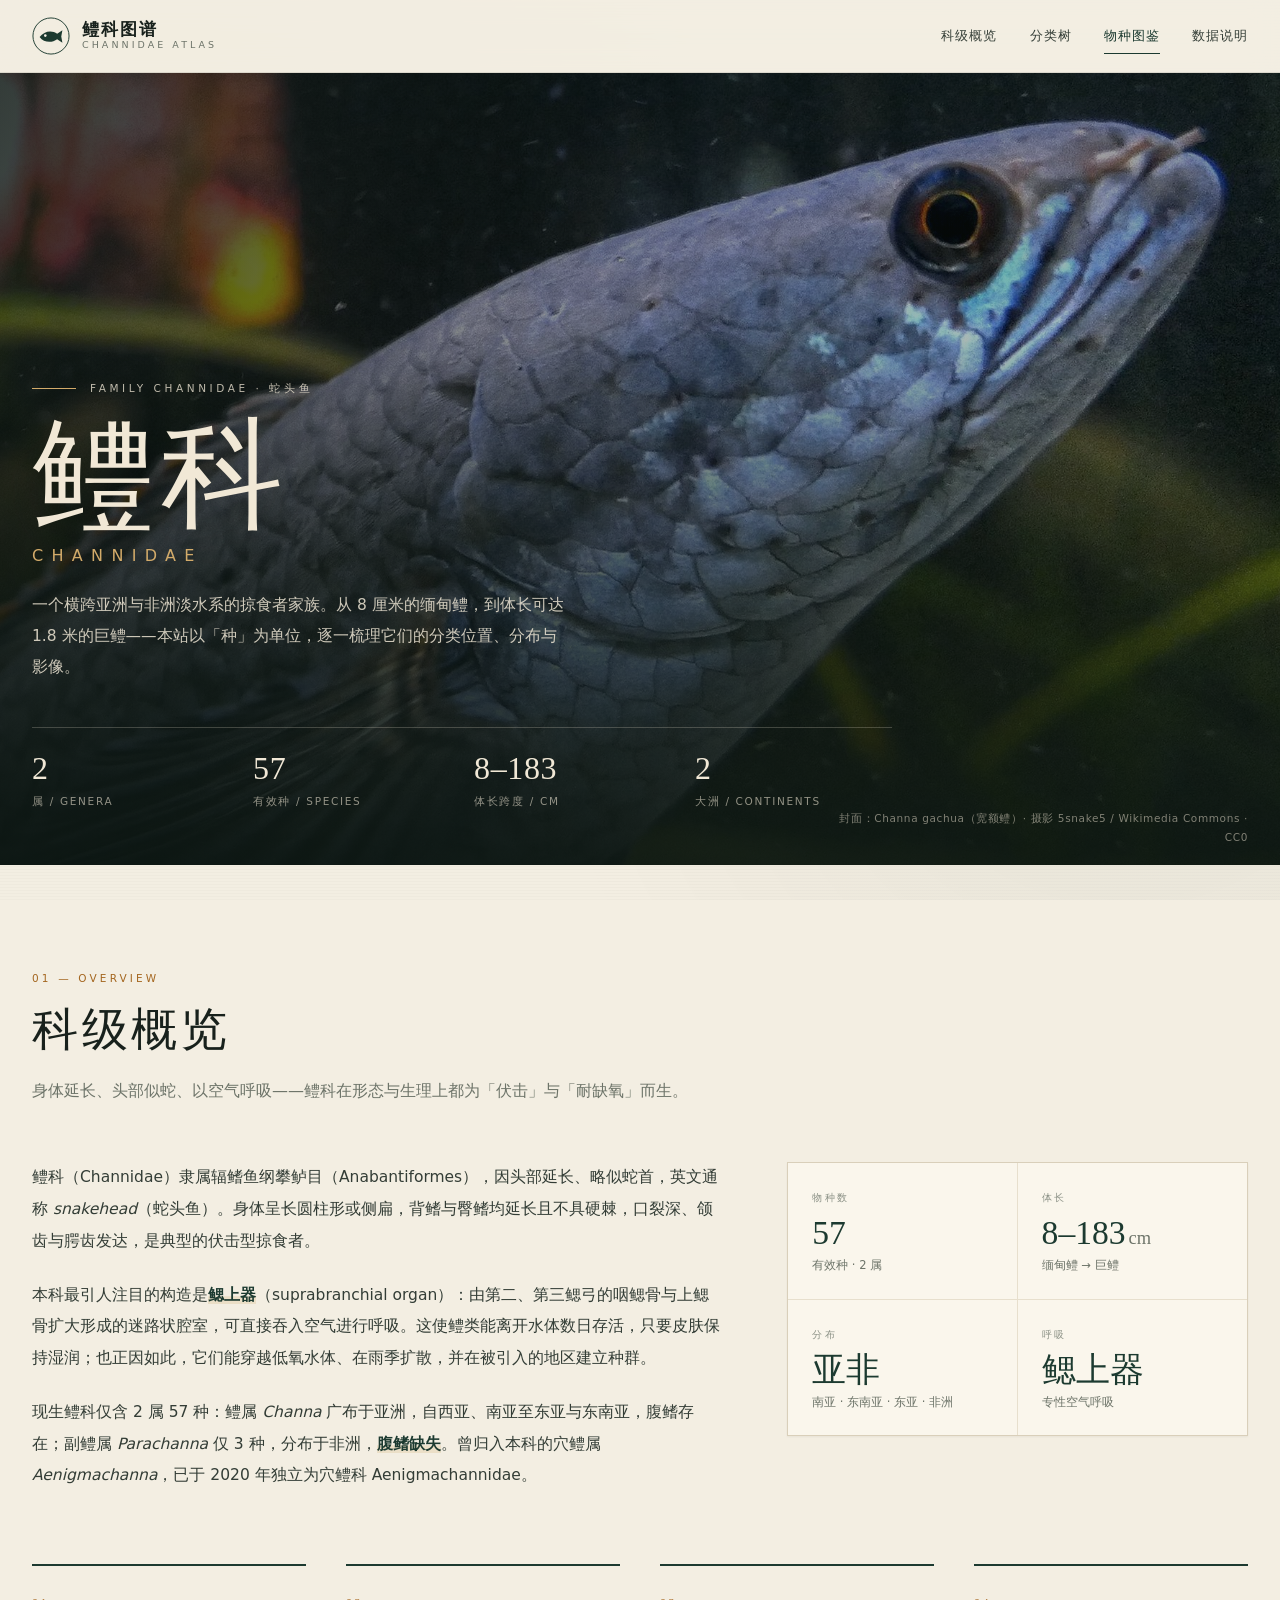
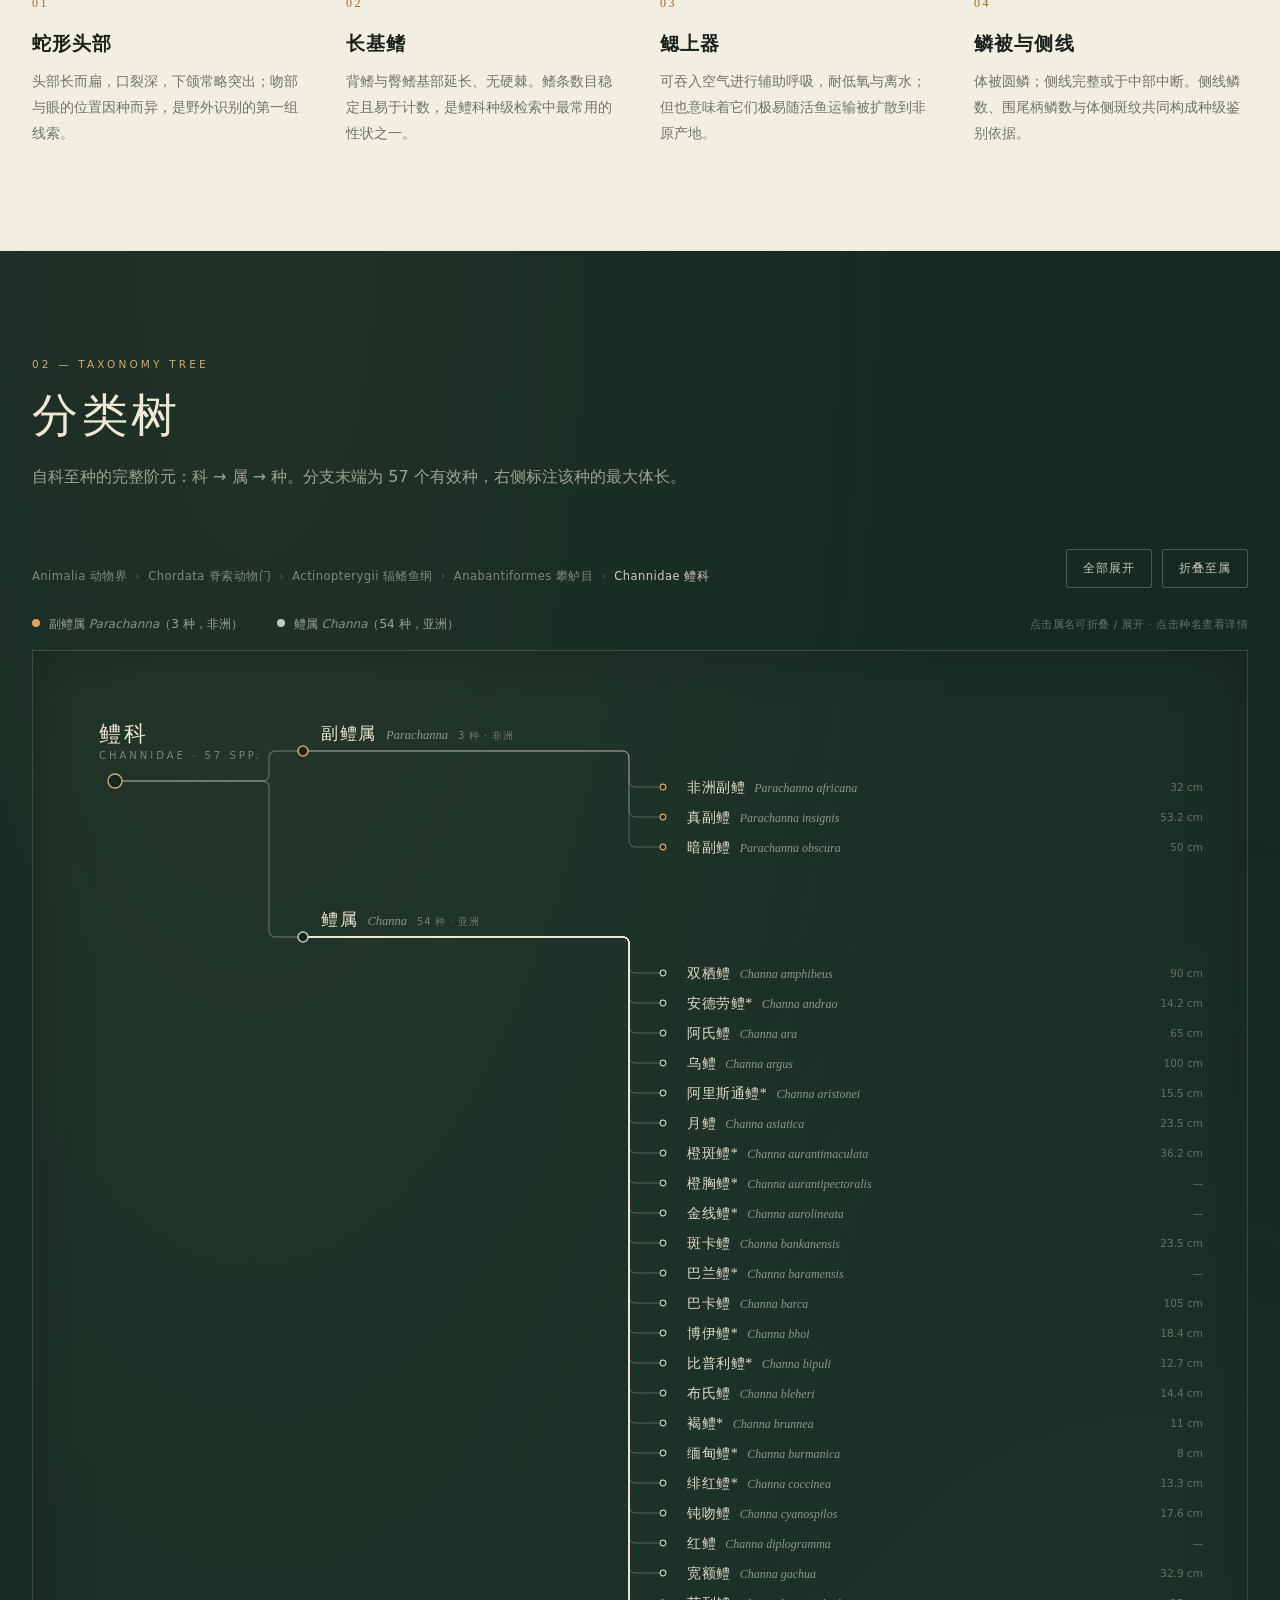
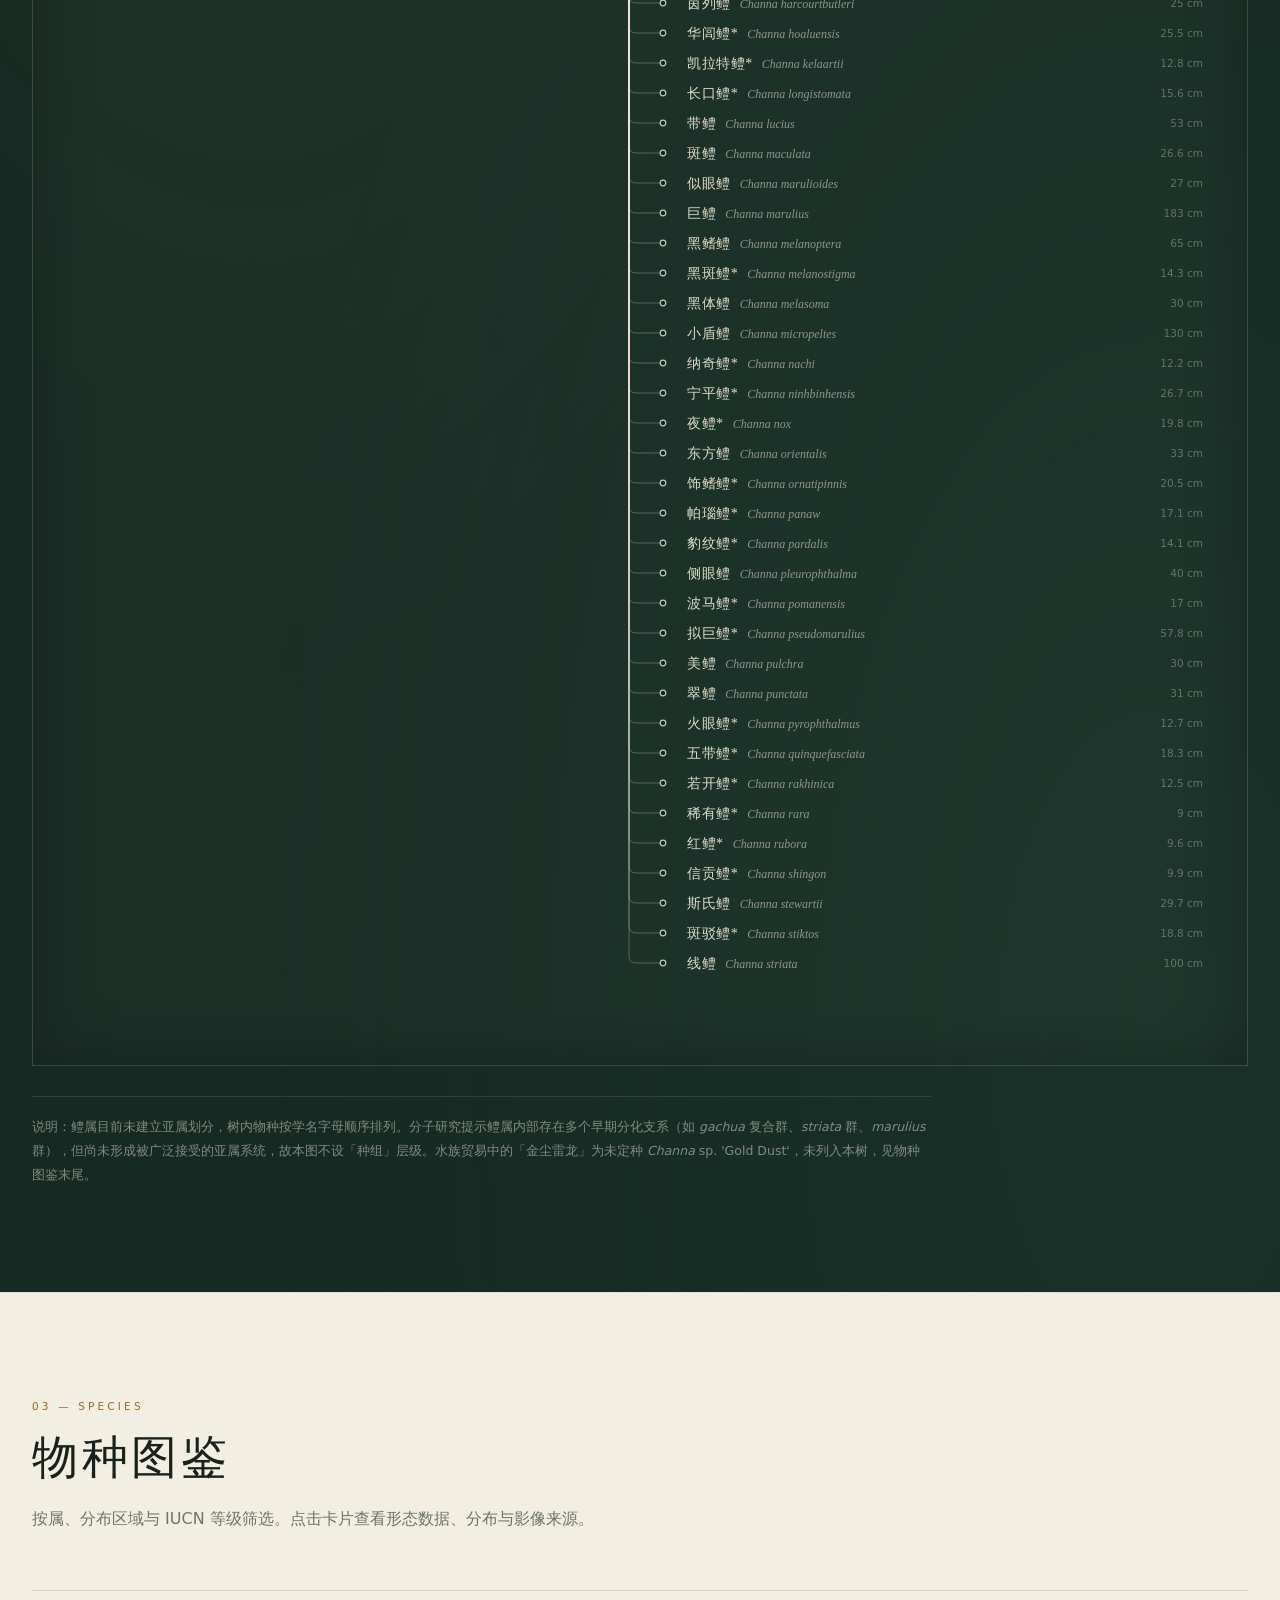
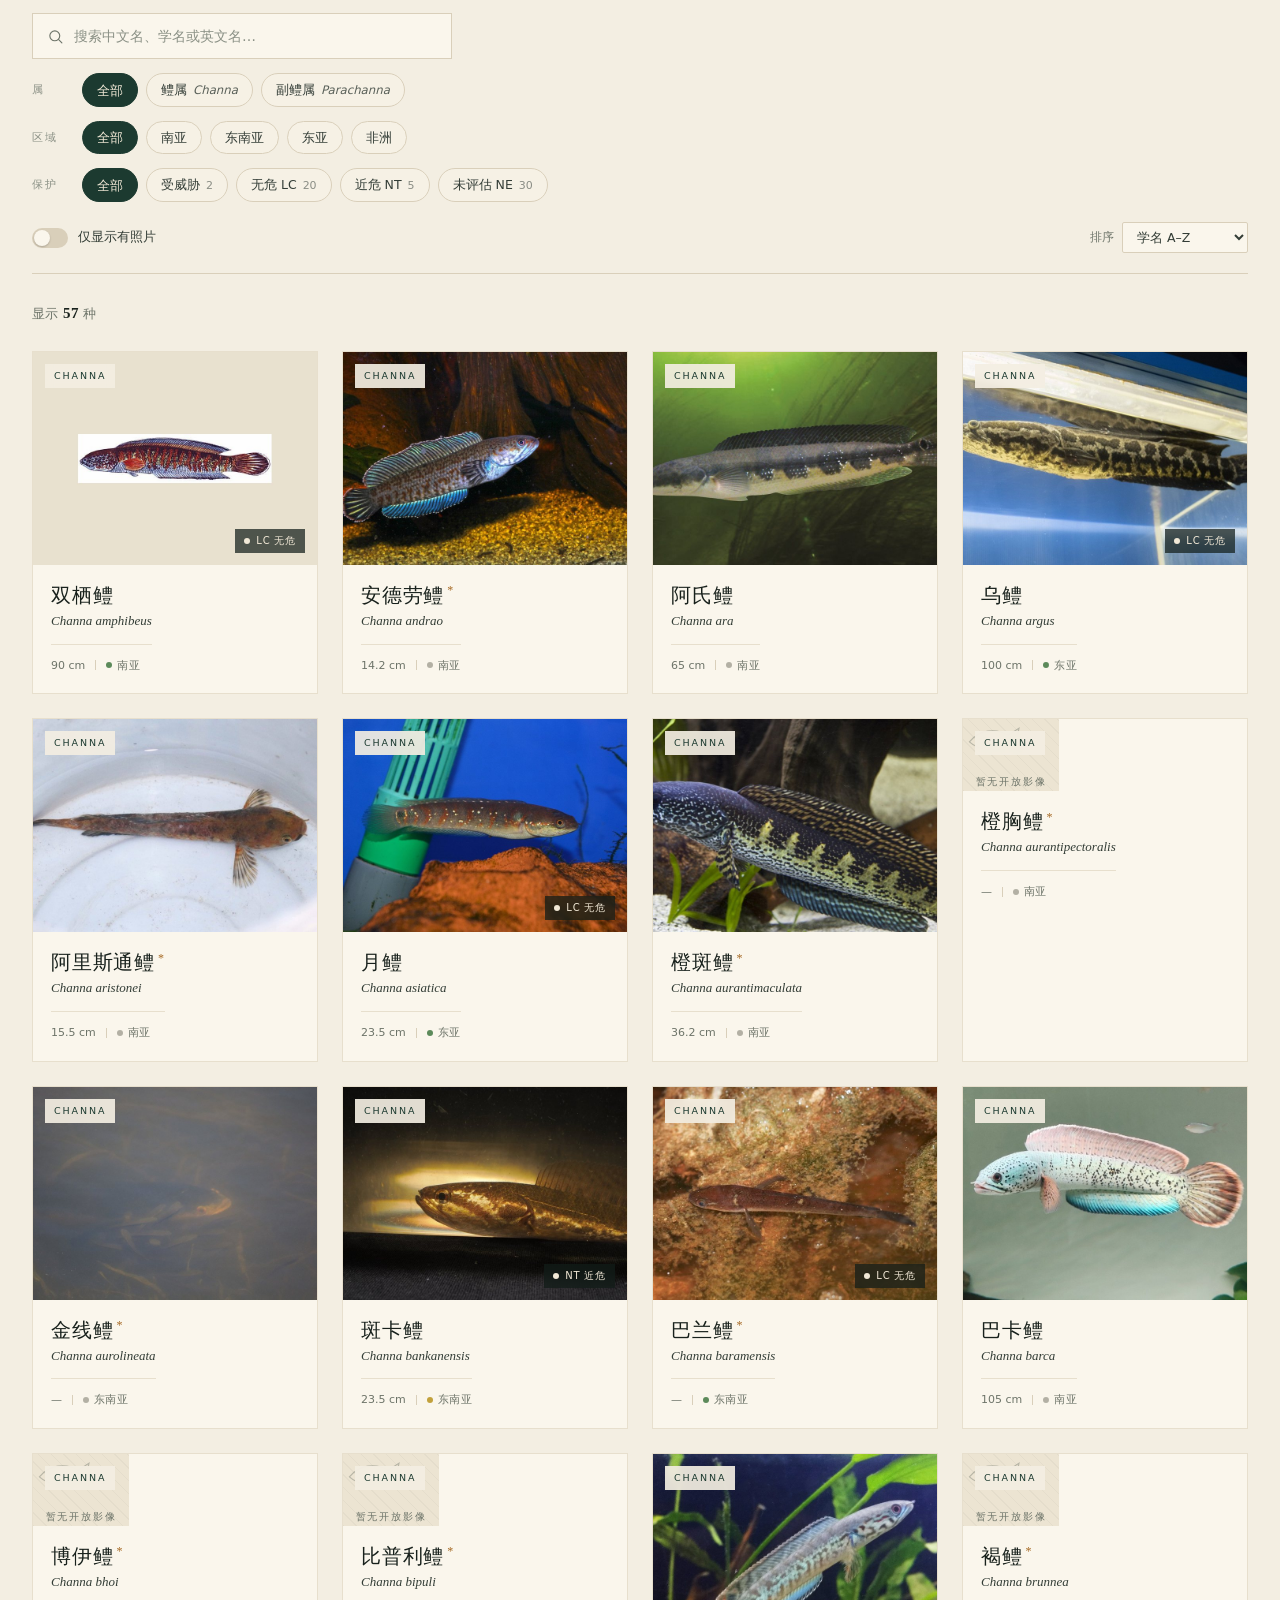
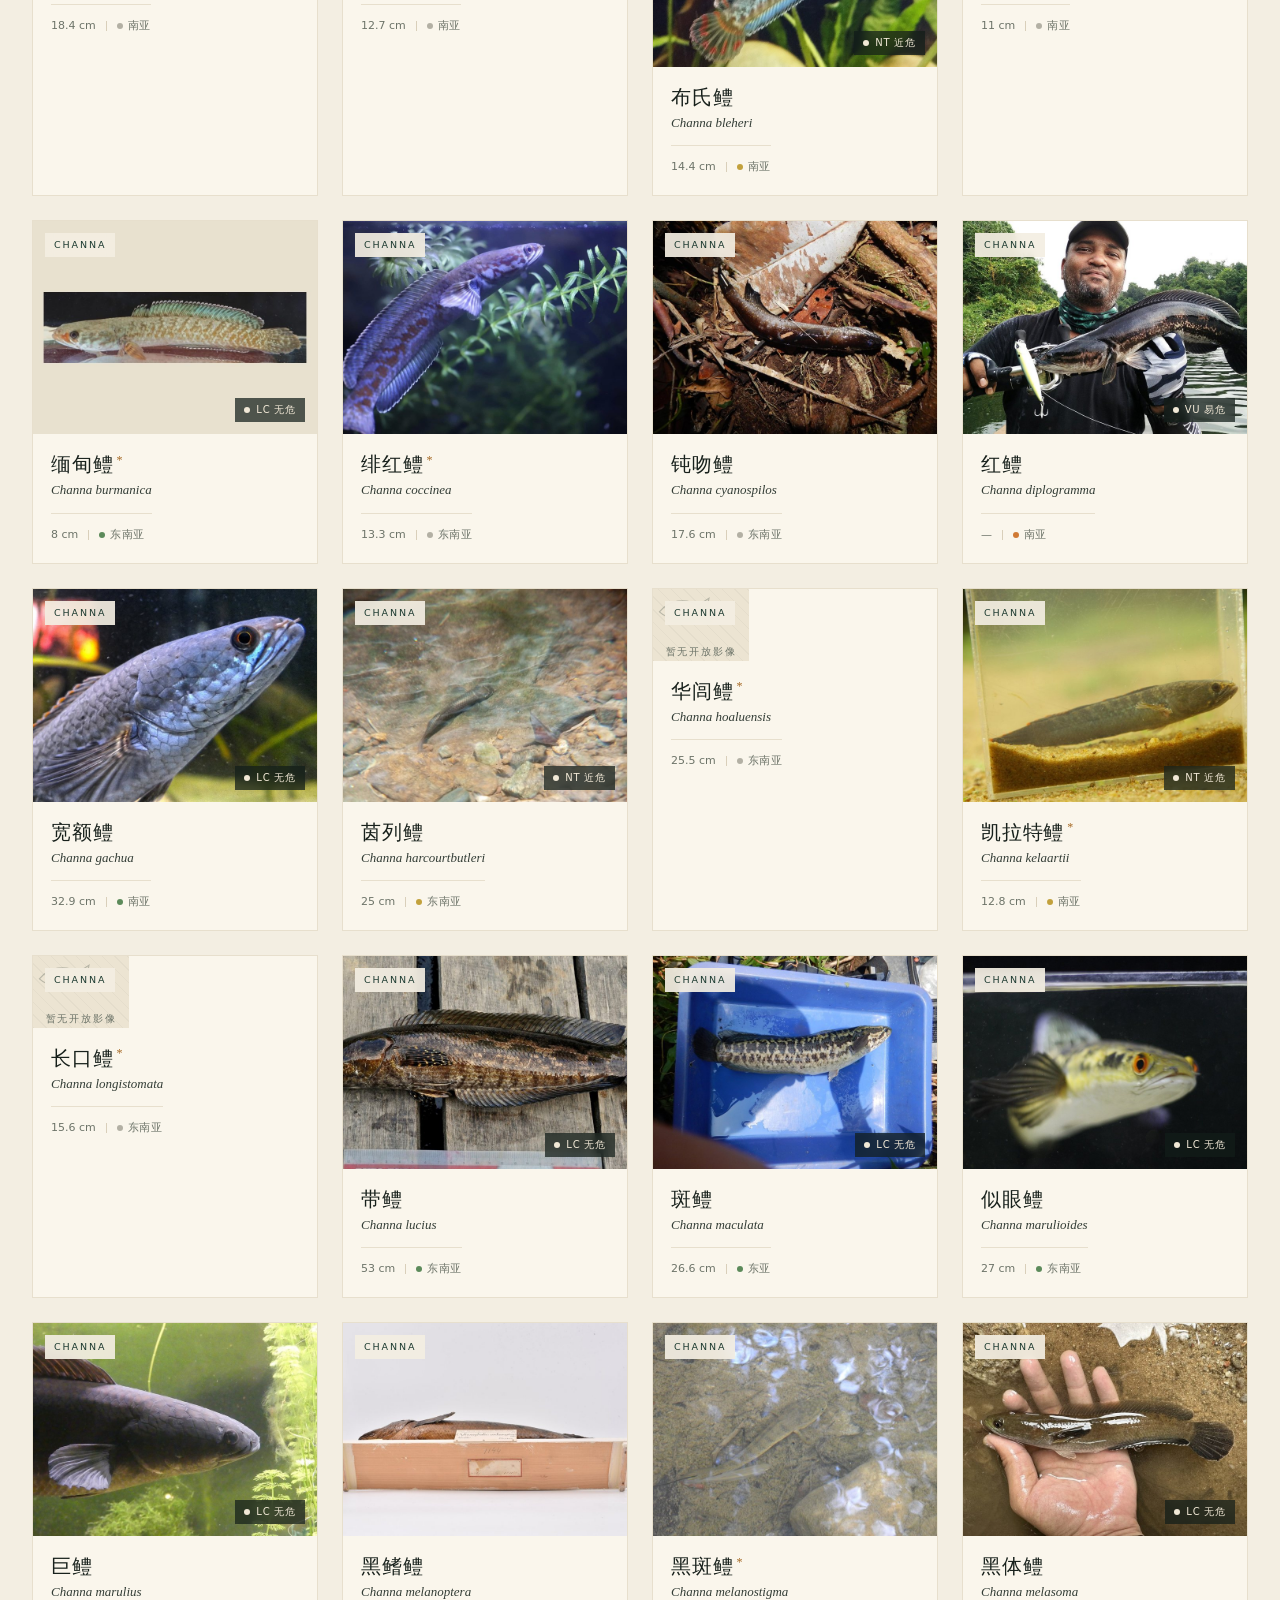
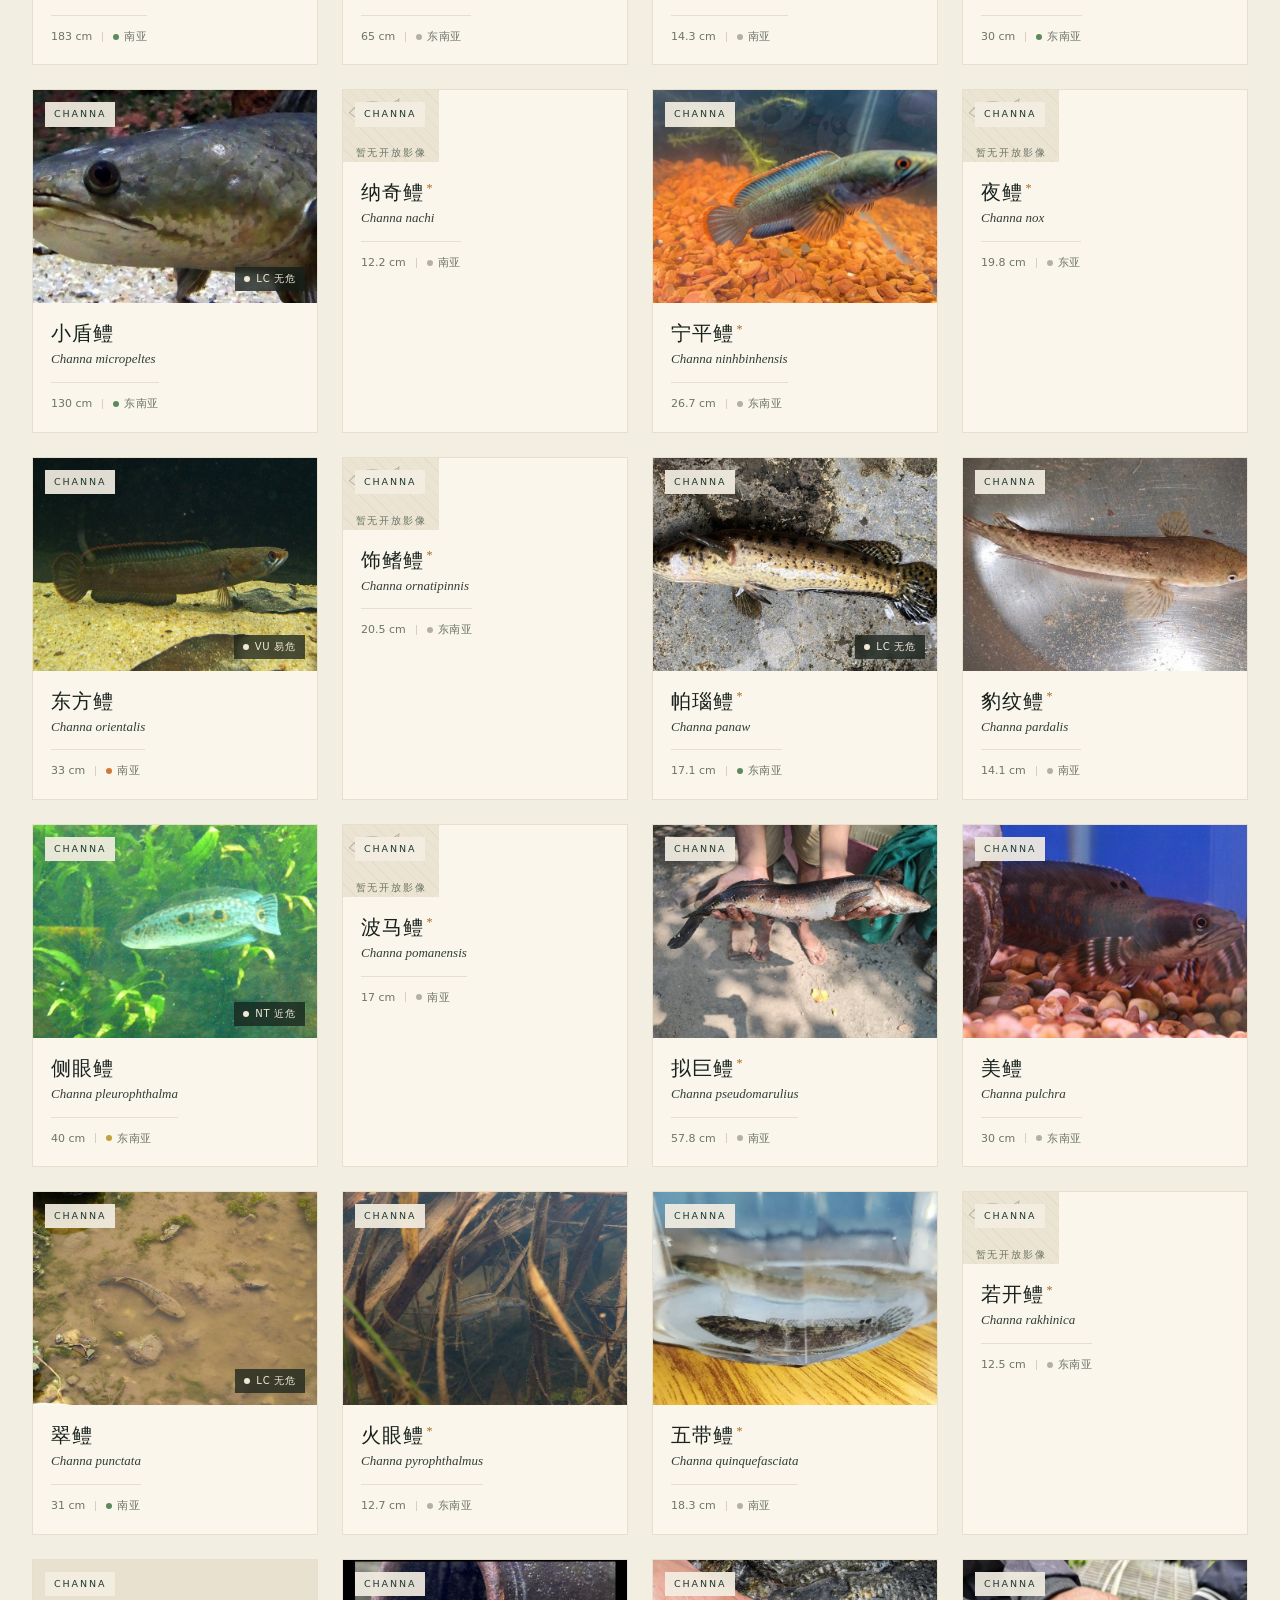
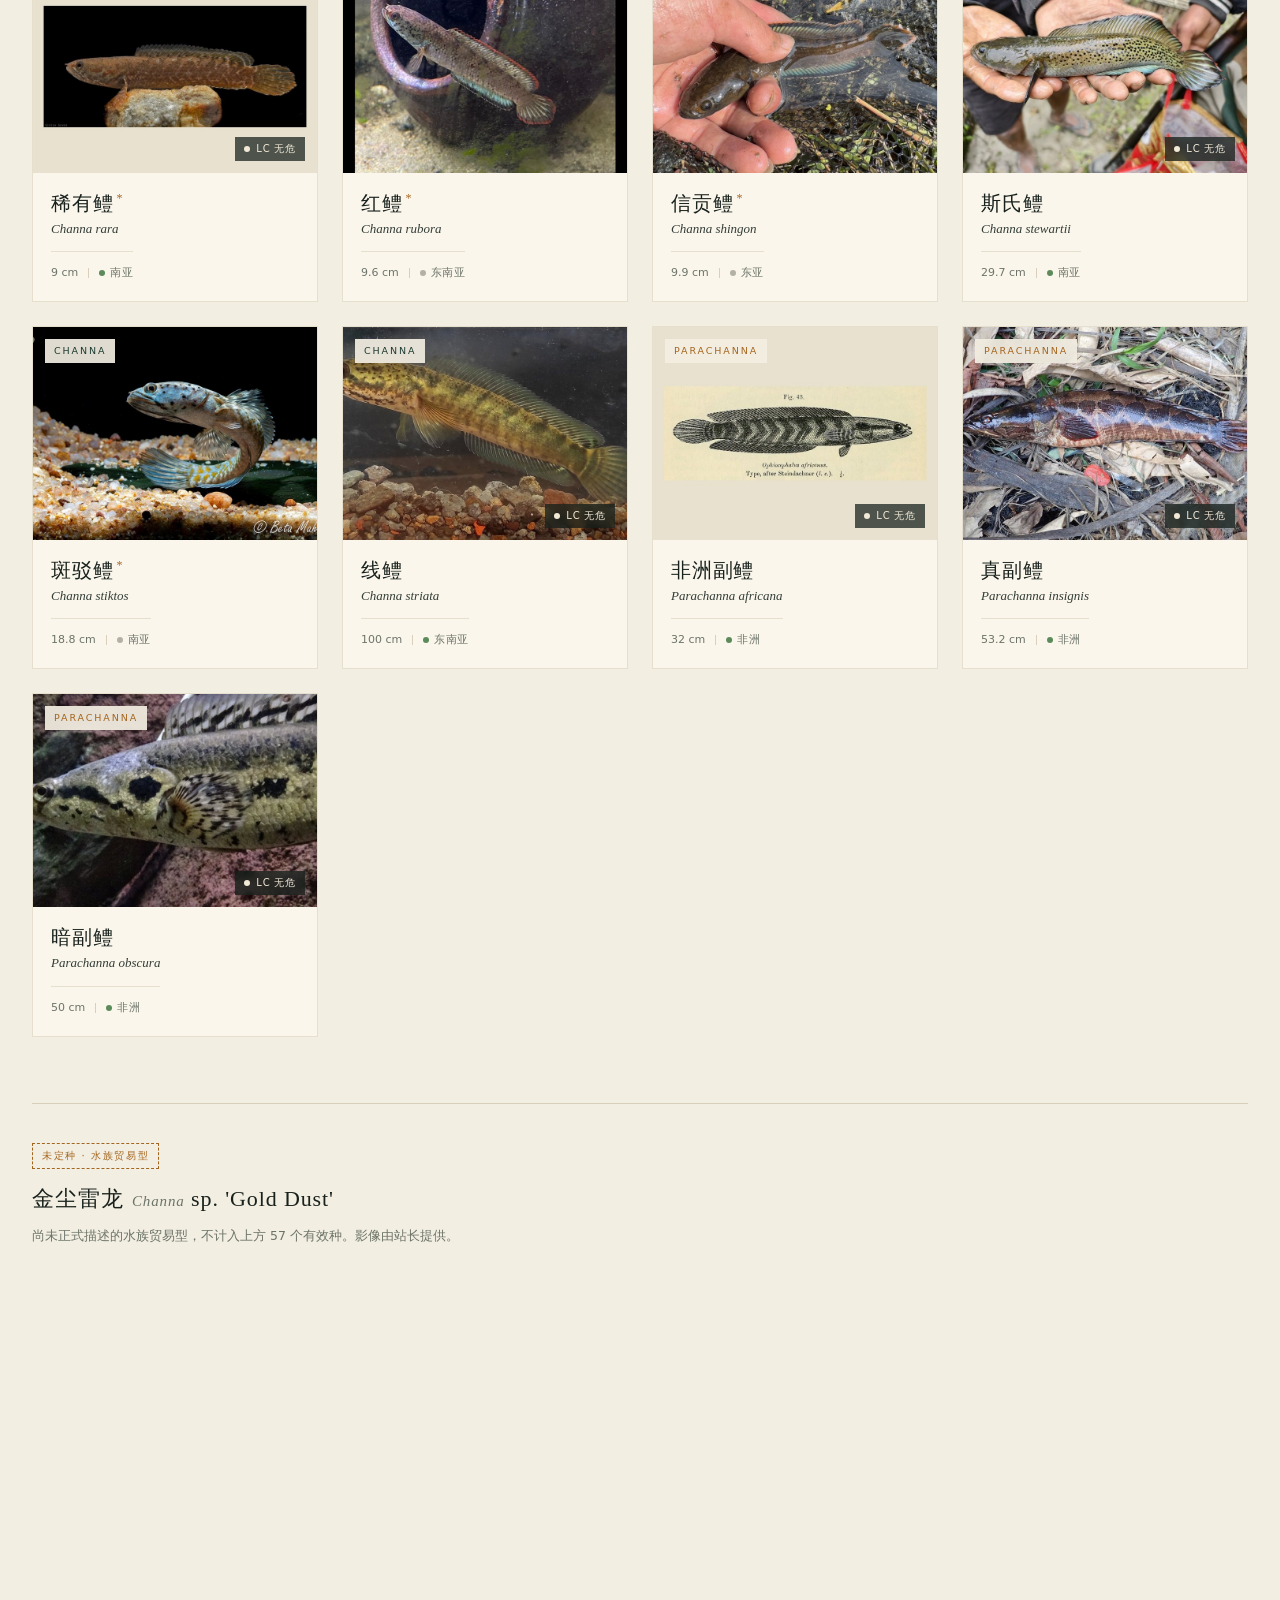
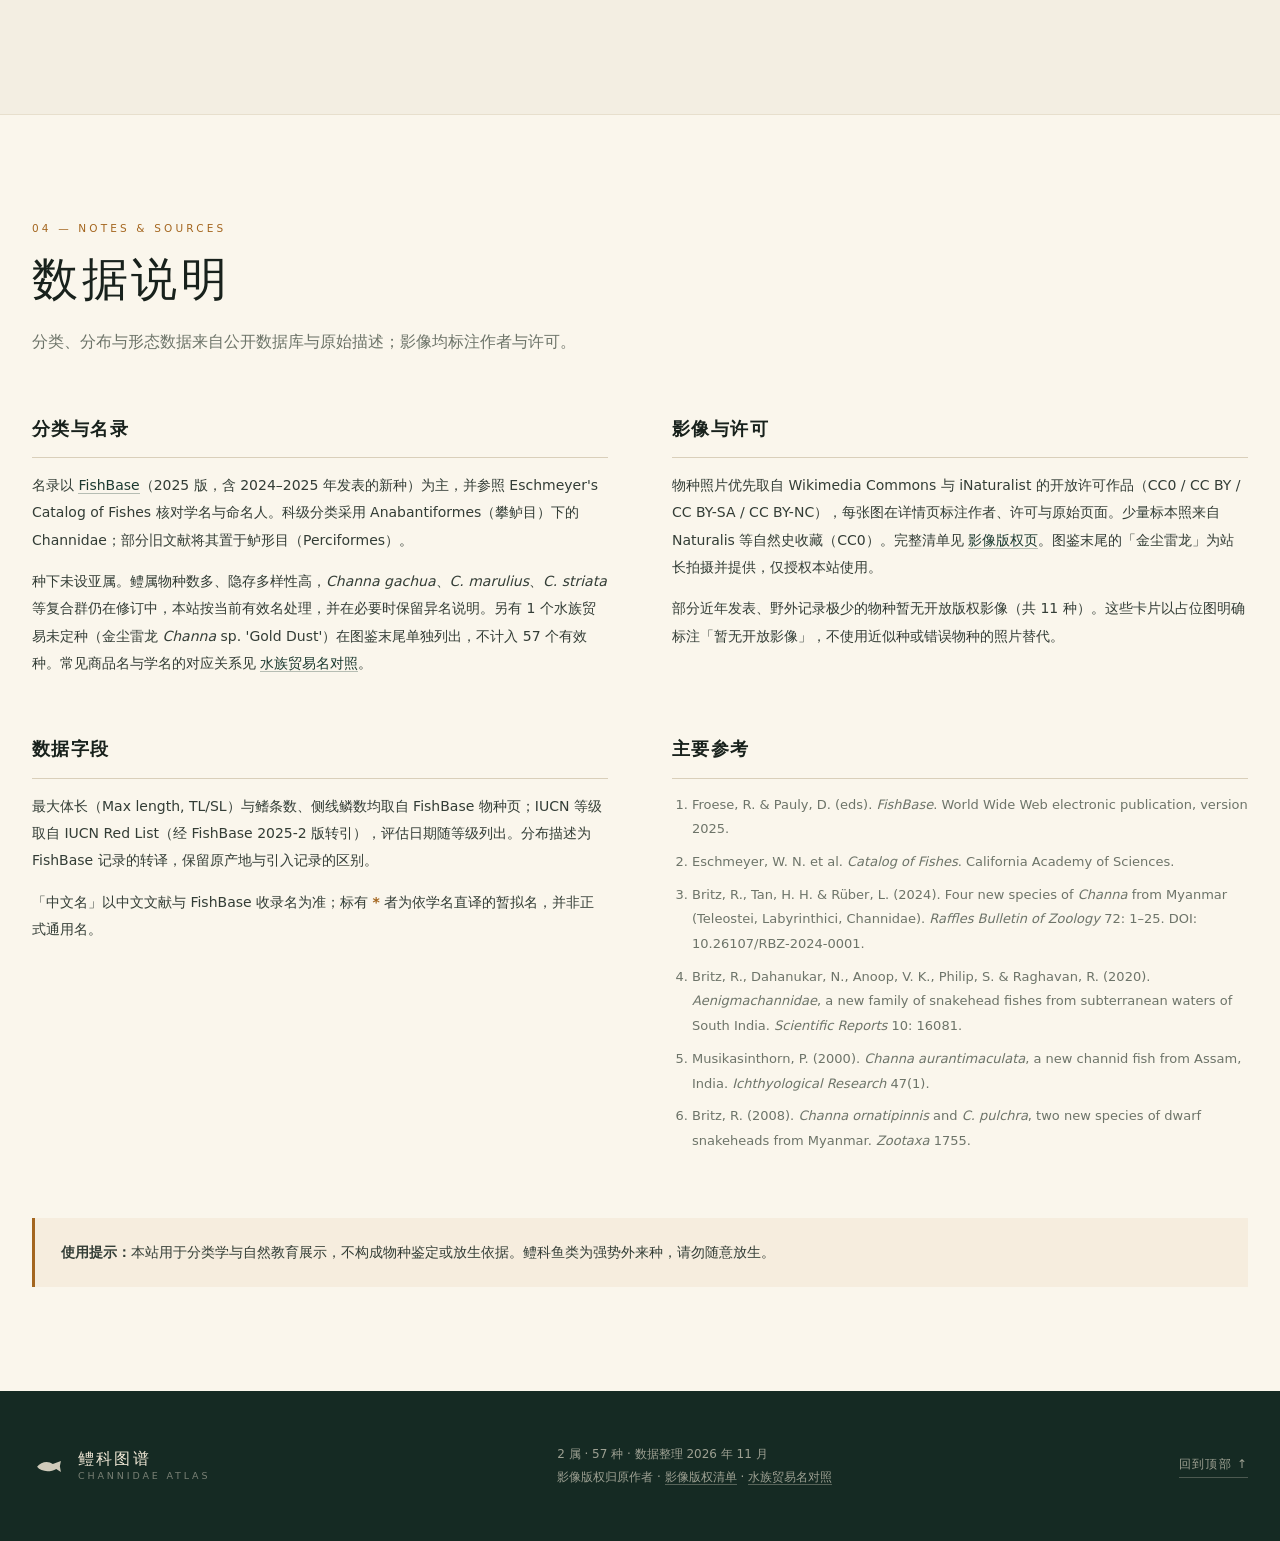
==== index.html @ 1b96afaa "鳢科图谱 Channidae Atlas: 57 species, taxonomy tree, images, trade-name crosswalk" ====
<!DOCTYPE html>
<html lang="zh-CN">
<head>
<meta charset="utf-8">
<meta name="viewport" content="width=device-width, initial-scale=1">
<title>鳢科图谱 · Channidae Atlas — 57 个物种的分类树与影像</title>
<meta name="description" content="鳢科（Channidae）全物种分类图谱：2 属 57 种，树状分类图、分布、形态数据与开放版权影像。">
<meta name="theme-color" content="#15251f">
<link rel="preload" href="assets/css/main.css" as="style">
<link rel="stylesheet" href="assets/css/main.css">
<link rel="icon" href="data:image/svg+xml,%3Csvg xmlns='http://www.w3.org/2000/svg' viewBox='0 0 32 32'%3E%3Crect width='32' height='32' rx='8' fill='%231b3a30'/%3E%3Cpath d='M5 17c4-6 12-7 17-3l5-4-1 6 1 5-5-3c-4 4-13 4-17-1z' fill='%23e9dfc9'/%3E%3Ccircle cx='11' cy='15.5' r='1.4' fill='%231b3a30'/%3E%3C/svg%3E">
</head>
<body>
<a class="skip-link" href="#species">跳到物种图鉴</a>

<header class="site-header" id="site-header">
  <div class="wrap header-inner">
    <a class="brand" href="#top" aria-label="鳢科图谱 首页">
      <svg class="brand-mark" viewBox="0 0 40 40" aria-hidden="true">
        <circle cx="20" cy="20" r="19" fill="none" stroke="currentColor" stroke-width="1"/>
        <path d="M8 21c4.5-6.2 13-7.6 18.5-3.4L32 14l-1.2 6.4L32 27l-5.5-3.6C21 27.5 12.5 27.2 8 21z" fill="currentColor"/>
        <circle cx="14" cy="19.6" r="1.35" fill="#f5f0e6"/>
      </svg>
      <span class="brand-text"><strong>鳢科图谱</strong><em>Channidae Atlas</em></span>
    </a>
    <nav class="site-nav" aria-label="主导航">
      <a href="#overview">科级概览</a>
      <a href="#tree">分类树</a>
      <a href="#species">物种图鉴</a>
      <a href="#about">数据说明</a>
    </nav>
  </div>
</header>

<main id="top">
  <section class="hero" aria-labelledby="hero-title">
    <div class="hero-media">
      <img src="assets/img/hero.jpg" alt="鳢科鱼类" id="hero-img" fetchpriority="high">
    </div>
    <div class="hero-veil"></div>
    <div class="wrap hero-inner">
      <p class="eyebrow"><span class="eyebrow-line"></span>Family Channidae · 蛇头鱼</p>
      <h1 id="hero-title">鳢科<span>Channidae</span></h1>
      <p class="hero-sub">一个横跨亚洲与非洲淡水系的掠食者家族。从 8 厘米的缅甸鳢，到体长可达 1.8 米的巨鳢——本站以「种」为单位，逐一梳理它们的分类位置、分布与影像。</p>
      <div class="hero-stats" role="list">
        <div role="listitem"><b>2</b><span>属 / Genera</span></div>
        <div role="listitem"><b>57</b><span>有效种 / Species</span></div>
        <div role="listitem"><b>8–183</b><span>体长跨度 / cm</span></div>
        <div role="listitem"><b>2</b><span>大洲 / Continents</span></div>
      </div>
    </div>
    <p class="hero-caption" id="hero-caption"></p>
  </section>

  <section class="section overview" id="overview">
    <div class="wrap">
      <header class="section-head">
        <p class="section-kicker">01 — Overview</p>
        <h2>科级概览</h2>
        <p class="section-lead">身体延长、头部似蛇、以空气呼吸——鳢科在形态与生理上都为「伏击」与「耐缺氧」而生。</p>
      </header>

      <div class="overview-grid">
        <div class="prose">
          <p>鳢科（Channidae）隶属辐鳍鱼纲攀鲈目（Anabantiformes），因头部延长、略似蛇首，英文通称 <em>snakehead</em>（蛇头鱼）。身体呈长圆柱形或侧扁，背鳍与臀鳍均延长且不具硬棘，口裂深、颌齿与腭齿发达，是典型的伏击型掠食者。</p>
          <p>本科最引人注目的构造是<strong>鳃上器</strong>（suprabranchial organ）：由第二、第三鳃弓的咽鳃骨与上鳃骨扩大形成的迷路状腔室，可直接吞入空气进行呼吸。这使鳢类能离开水体数日存活，只要皮肤保持湿润；也正因如此，它们能穿越低氧水体、在雨季扩散，并在被引入的地区建立种群。</p>
          <p>现生鳢科仅含 2 属 57 种：鳢属 <em>Channa</em> 广布于亚洲，自西亚、南亚至东亚与东南亚，腹鳍存在；副鳢属 <em>Parachanna</em> 仅 3 种，分布于非洲，<strong>腹鳍缺失</strong>。曾归入本科的穴鳢属 <em>Aenigmachanna</em>，已于 2020 年独立为穴鳢科 Aenigmachannidae。</p>
        </div>
        <aside class="fact-panel" aria-label="关键数据">
          <div class="fact">
            <span class="fact-label">物种数</span>
            <b>57</b>
            <span class="fact-note">有效种 · 2 属</span>
          </div>
          <div class="fact">
            <span class="fact-label">体长</span>
            <b>8–183<small>cm</small></b>
            <span class="fact-note">缅甸鳢 → 巨鳢</span>
          </div>
          <div class="fact">
            <span class="fact-label">分布</span>
            <b>亚非</b>
            <span class="fact-note">南亚 · 东南亚 · 东亚 · 非洲</span>
          </div>
          <div class="fact">
            <span class="fact-label">呼吸</span>
            <b>鳃上器</b>
            <span class="fact-note">专性空气呼吸</span>
          </div>
        </aside>
      </div>

      <ul class="diagnosis">
        <li>
          <span class="diag-num">01</span>
          <h3>蛇形头部</h3>
          <p>头部长而扁，口裂深，下颌常略突出；吻部与眼的位置因种而异，是野外识别的第一组线索。</p>
        </li>
        <li>
          <span class="diag-num">02</span>
          <h3>长基鳍</h3>
          <p>背鳍与臀鳍基部延长、无硬棘。鳍条数目稳定且易于计数，是鳢科种级检索中最常用的性状之一。</p>
        </li>
        <li>
          <span class="diag-num">03</span>
          <h3>鳃上器</h3>
          <p>可吞入空气进行辅助呼吸，耐低氧与离水；但也意味着它们极易随活鱼运输被扩散到非原产地。</p>
        </li>
        <li>
          <span class="diag-num">04</span>
          <h3>鳞被与侧线</h3>
          <p>体被圆鳞；侧线完整或于中部中断。侧线鳞数、围尾柄鳞数与体侧斑纹共同构成种级鉴别依据。</p>
        </li>
      </ul>
    </div>
  </section>

  <section class="section tree-section" id="tree">
    <div class="wrap">
      <header class="section-head">
        <p class="section-kicker">02 — Taxonomy Tree</p>
        <h2>分类树</h2>
        <p class="section-lead">自科至种的完整阶元：科 → 属 → 种。分支末端为 57 个有效种，右侧标注该种的最大体长。</p>
      </header>

      <div class="tree-meta">
        <p class="rank-path" aria-label="上级分类">
          <span>Animalia 动物界</span><i>›</i><span>Chordata 脊索动物门</span><i>›</i><span>Actinopterygii 辐鳍鱼纲</span><i>›</i><span>Anabantiformes 攀鲈目</span><i>›</i><strong>Channidae 鳢科</strong>
        </p>
        <div class="tree-tools">
          <button type="button" class="ghost-btn" id="tree-expand">全部展开</button>
          <button type="button" class="ghost-btn" id="tree-collapse">折叠至属</button>
        </div>
      </div>

      <div class="tree-legend">
        <span><i class="dot parachanna"></i>副鳢属 <em>Parachanna</em>（3 种，非洲）</span>
        <span><i class="dot channa"></i>鳢属 <em>Channa</em>（54 种，亚洲）</span>
        <span class="legend-hint">点击属名可折叠 / 展开 · 点击种名查看详情</span>
      </div>
      <p class="tree-hint">手机端可左右滑动查看完整分类树 →</p>

      <div class="tree-frame">
        <div class="tree-scroll" id="tree-scroll">
          <svg id="tree-svg" role="tree" aria-label="鳢科分类树" preserveAspectRatio="xMinYMin meet"></svg>
        </div>
        <div class="tree-empty" id="tree-empty" hidden>没有匹配的物种，请调整搜索词。</div>
      </div>

      <p class="tree-note">说明：鳢属目前未建立亚属划分，树内物种按学名字母顺序排列。分子研究提示鳢属内部存在多个早期分化支系（如 <em>gachua</em> 复合群、<em>striata</em> 群、<em>marulius</em> 群），但尚未形成被广泛接受的亚属系统，故本图不设「种组」层级。水族贸易中的「金尘雷龙」为未定种 <em>Channa</em> sp. 'Gold Dust'，未列入本树，见物种图鉴末尾。</p>
    </div>
  </section>

  <section class="section species-section" id="species">
    <div class="wrap">
      <header class="section-head">
        <p class="section-kicker">03 — Species</p>
        <h2>物种图鉴</h2>
        <p class="section-lead">按属、分布区域与 IUCN 等级筛选。点击卡片查看形态数据、分布与影像来源。</p>
      </header>

      <div class="filter-bar" id="filter-bar">
        <div class="search-box">
          <svg viewBox="0 0 24 24" aria-hidden="true"><circle cx="11" cy="11" r="7"/><path d="M16.5 16.5 21 21"/></svg>
          <input type="search" id="search" placeholder="搜索中文名、学名或英文名…" autocomplete="off" aria-label="搜索物种">
          <button type="button" class="search-clear" id="search-clear" aria-label="清除搜索" hidden>×</button>
        </div>

        <div class="filter-row">
          <span class="filter-label">属</span>
          <div class="chips" data-filter="genus">
            <button type="button" class="chip is-active" data-value="all">全部</button>
            <button type="button" class="chip" data-value="Channa">鳢属 <em>Channa</em></button>
            <button type="button" class="chip" data-value="Parachanna">副鳢属 <em>Parachanna</em></button>
          </div>
        </div>

        <div class="filter-row">
          <span class="filter-label">区域</span>
          <div class="chips" data-filter="region">
            <button type="button" class="chip is-active" data-value="all">全部</button>
            <button type="button" class="chip" data-value="南亚">南亚</button>
            <button type="button" class="chip" data-value="东南亚">东南亚</button>
            <button type="button" class="chip" data-value="东亚">东亚</button>
            <button type="button" class="chip" data-value="非洲">非洲</button>
          </div>
        </div>

        <div class="filter-row">
          <span class="filter-label">保护</span>
          <div class="chips" data-filter="iucn">
            <button type="button" class="chip is-active" data-value="all">全部</button>
            <button type="button" class="chip" data-value="threatened">受威胁 <span class="chip-count" data-count="threatened"></span></button>
            <button type="button" class="chip" data-value="LC">无危 LC <span class="chip-count" data-count="LC"></span></button>
            <button type="button" class="chip" data-value="NT">近危 NT <span class="chip-count" data-count="NT"></span></button>
            <button type="button" class="chip" data-value="NE">未评估 NE <span class="chip-count" data-count="NE"></span></button>
          </div>
        </div>

        <div class="filter-row filter-row--end">
          <label class="switch">
            <input type="checkbox" id="photo-only">
            <span class="switch-track" aria-hidden="true"></span>
            <span>仅显示有照片</span>
          </label>
          <label class="sort-box">排序
            <select id="sort">
              <option value="name">学名 A–Z</option>
              <option value="size-desc">体长：大 → 小</option>
              <option value="size-asc">体长：小 → 大</option>
              <option value="iucn">受威胁程度</option>
            </select>
          </label>
        </div>
      </div>

      <p class="result-meta">显示 <b id="result-count">57</b> 种 <span id="result-note"></span></p>
      <div class="cards" id="cards"></div>
      <p class="empty-state" id="empty-state" hidden>没有符合条件的物种。<button type="button" class="link-btn" id="reset-filters">重置筛选</button></p>

      <div class="trade-block" id="trade-block" hidden>
        <div class="trade-head">
          <span class="trade-badge">未定种 · 水族贸易型</span>
          <h3>金尘雷龙 <em>Channa</em> sp. 'Gold Dust'</h3>
          <p>尚未正式描述的水族贸易型，不计入上方 57 个有效种。影像由站长提供。</p>
        </div>
        <div class="cards trade-cards" id="trade-cards"></div>
      </div>
    </div>
  </section>

  <section class="section about" id="about">
    <div class="wrap">
      <header class="section-head">
        <p class="section-kicker">04 — Notes &amp; Sources</p>
        <h2>数据说明</h2>
        <p class="section-lead">分类、分布与形态数据来自公开数据库与原始描述；影像均标注作者与许可。</p>
      </header>

      <div class="about-grid">
        <div class="about-block">
          <h3>分类与名录</h3>
          <p>名录以 <a href="https://www.fishbase.se/" target="_blank" rel="noopener">FishBase</a>（2025 版，含 2024–2025 年发表的新种）为主，并参照 Eschmeyer's Catalog of Fishes 核对学名与命名人。科级分类采用 Anabantiformes（攀鲈目）下的 Channidae；部分旧文献将其置于鲈形目（Perciformes）。</p>
          <p>种下未设亚属。鳢属物种数多、隐存多样性高，<em>Channa gachua</em>、<em>C. marulius</em>、<em>C. striata</em> 等复合群仍在修订中，本站按当前有效名处理，并在必要时保留异名说明。另有 1 个水族贸易未定种（金尘雷龙 <em>Channa</em> sp. 'Gold Dust'）在图鉴末尾单独列出，不计入 57 个有效种。常见商品名与学名的对应关系见 <a href="trade-names.html">水族贸易名对照</a>。</p>
        </div>
        <div class="about-block">
          <h3>影像与许可</h3>
          <p>物种照片优先取自 Wikimedia Commons 与 iNaturalist 的开放许可作品（CC0 / CC BY / CC BY-SA / CC BY-NC），每张图在详情页标注作者、许可与原始页面。少量标本照来自 Naturalis 等自然史收藏（CC0）。完整清单见 <a href="credits.html">影像版权页</a>。图鉴末尾的「金尘雷龙」为站长拍摄并提供，仅授权本站使用。</p>
          <p>部分近年发表、野外记录极少的物种暂无开放版权影像（共 11 种）。这些卡片以占位图明确标注「暂无开放影像」，不使用近似种或错误物种的照片替代。</p>
        </div>
        <div class="about-block">
          <h3>数据字段</h3>
          <p>最大体长（Max length, TL/SL）与鳍条数、侧线鳞数均取自 FishBase 物种页；IUCN 等级取自 IUCN Red List（经 FishBase 2025-2 版转引），评估日期随等级列出。分布描述为 FishBase 记录的转译，保留原产地与引入记录的区别。</p>
          <p>「中文名」以中文文献与 FishBase 收录名为准；标有 <span class="mark-trans">*</span> 者为依学名直译的暂拟名，并非正式通用名。</p>
        </div>
        <div class="about-block">
          <h3>主要参考</h3>
          <ol class="refs">
            <li>Froese, R. &amp; Pauly, D. (eds). <em>FishBase</em>. World Wide Web electronic publication, version 2025.</li>
            <li>Eschmeyer, W. N. et al. <em>Catalog of Fishes</em>. California Academy of Sciences.</li>
            <li>Britz, R., Tan, H. H. &amp; Rüber, L. (2024). Four new species of <em>Channa</em> from Myanmar (Teleostei, Labyrinthici, Channidae). <em>Raffles Bulletin of Zoology</em> 72: 1–25. DOI: 10.26107/RBZ-2024-0001.</li>
            <li>Britz, R., Dahanukar, N., Anoop, V. K., Philip, S. &amp; Raghavan, R. (2020). <em>Aenigmachannidae</em>, a new family of snakehead fishes from subterranean waters of South India. <em>Scientific Reports</em> 10: 16081.</li>
            <li>Musikasinthorn, P. (2000). <em>Channa aurantimaculata</em>, a new channid fish from Assam, India. <em>Ichthyological Research</em> 47(1).</li>
            <li>Britz, R. (2008). <em>Channa ornatipinnis</em> and <em>C. pulchra</em>, two new species of dwarf snakeheads from Myanmar. <em>Zootaxa</em> 1755.</li>
          </ol>
        </div>
      </div>

      <div class="disclaimer">
        <p><strong>使用提示：</strong>本站用于分类学与自然教育展示，不构成物种鉴定或放生依据。鳢科鱼类为强势外来种，请勿随意放生。</p>
      </div>
    </div>
  </section>
</main>

<footer class="site-footer">
  <div class="wrap footer-inner">
    <div class="footer-brand">
      <svg viewBox="0 0 40 40" aria-hidden="true"><path d="M6 21c4.5-6.2 13-7.6 18.5-3.4L34 14l-1.2 6.4L34 27l-5.5-3.6C22 27.5 10.5 27.2 6 21z" fill="currentColor"/></svg>
      <div><strong>鳢科图谱</strong><span>Channidae Atlas</span></div>
    </div>
    <p class="footer-note">2 属 · 57 种 · 数据整理 2026 年 11 月<br>影像版权归原作者 · <a href="credits.html">影像版权清单</a> · <a href="trade-names.html">水族贸易名对照</a></p>
    <a class="footer-top" href="#top">回到顶部 ↑</a>
  </div>
</footer>

<div class="modal" id="modal" aria-hidden="true">
  <div class="modal-backdrop" data-close></div>
  <div class="modal-panel" role="dialog" aria-modal="true" aria-labelledby="modal-title">
    <button type="button" class="modal-close" data-close aria-label="关闭">×</button>
    <button type="button" class="modal-arrow prev" id="modal-prev" aria-label="上一个物种">←</button>
    <button type="button" class="modal-arrow next" id="modal-next" aria-label="下一个物种">→</button>
    <div class="modal-media">
      <img id="modal-img" alt="">
      <p class="modal-credit" id="modal-credit"></p>
    </div>
    <div class="modal-body" id="modal-body"></div>
  </div>
</div>

<script src="assets/js/data.js"></script>
<script src="assets/js/app.js" defer></script>
</body>
</html>
---- assets/css/main.css ----
/* ==========================================================================
   鳢科图谱 · Channidae Atlas
   ========================================================================== */

:root{
  --paper:#f3eee2;
  --paper-2:#faf6ec;
  --paper-3:#ece4d2;
  --ink:#18211c;
  --ink-2:#333d36;
  --muted:#6d7469;
  --muted-2:#8b9186;
  --line:#d9cfba;
  --line-soft:#e7dfcd;
  --forest:#1c3a30;
  --forest-2:#274c3f;
  --forest-3:#152a23;
  --ochre:#a4661f;
  --ochre-soft:#c98d45;
  --accent:#a8392c;
  --cream:#f1e8d6;
  --gold:#d3ab6a;
  --serif:"Noto Serif SC","Source Han Serif SC","Songti SC","STSong",SimSun,Georgia,"Times New Roman",serif;
  --sans:"Noto Sans SC","PingFang SC","Hiragino Sans GB","Microsoft YaHei","Segoe UI",system-ui,sans-serif;
  --shadow-s:0 1px 2px rgba(24,33,28,.05);
  --shadow-m:0 18px 40px -22px rgba(24,33,28,.35);
  --shadow-l:0 40px 90px -40px rgba(10,18,14,.55);
  --ease:cubic-bezier(.22,.61,.36,1);
}

*,*::before,*::after{box-sizing:border-box}
html{scroll-behavior:smooth;-webkit-text-size-adjust:100%;text-size-adjust:100%}
body{
  margin:0;
  background:var(--paper);
  color:var(--ink);
  font-family:var(--sans);
  font-size:16px;
  line-height:1.8;
  -webkit-font-smoothing:antialiased;
  text-rendering:optimizeLegibility;
}
body::before{
  content:"";
  position:fixed;inset:0;z-index:0;pointer-events:none;
  background:
    radial-gradient(circle at 12% 18%,rgba(201,141,69,.07),transparent 42%),
    radial-gradient(circle at 88% 72%,rgba(28,58,48,.06),transparent 46%),
    repeating-linear-gradient(0deg,rgba(24,33,28,.018) 0 1px,transparent 1px 3px);
  opacity:.9;
}
body.is-locked{overflow:hidden}
img{max-width:100%;display:block}
a{color:inherit;text-decoration:none}
button{font:inherit;color:inherit;background:none;border:0;cursor:pointer}
em{font-style:italic}
::selection{background:var(--forest);color:var(--cream)}

.wrap{width:min(1280px,100% - 64px);margin-inline:auto;position:relative;z-index:1}
.skip-link{position:absolute;left:-9999px;top:0;background:var(--forest);color:var(--cream);padding:10px 18px;z-index:200}
.skip-link:focus{left:12px;top:12px}

/* ---------- header ------------------------------------------------------- */
.site-header{
  position:sticky;top:0;z-index:60;
  backdrop-filter:blur(14px) saturate(120%);
  background:rgba(243,238,226,.86);
  border-bottom:1px solid rgba(24,33,28,.1);
}
.header-inner{display:flex;align-items:center;justify-content:space-between;height:72px}
.brand{display:flex;align-items:center;gap:12px}
.brand-mark{width:38px;height:38px;color:var(--forest);flex:none}
.brand-text{display:flex;flex-direction:column;line-height:1.1}
.brand-text strong{font-family:var(--serif);font-size:17px;letter-spacing:.12em;font-weight:600}
.brand-text em{font-style:normal;font-size:9.5px;letter-spacing:.32em;text-transform:uppercase;color:var(--muted)}
.site-nav{display:flex;gap:32px}
.site-nav a{
  font-size:13px;letter-spacing:.08em;color:var(--ink-2);position:relative;padding:6px 0;
}
.site-nav a::after{
  content:"";position:absolute;left:0;right:100%;bottom:0;height:1px;background:var(--forest);
  transition:right .45s var(--ease);
}
.site-nav a:hover::after,.site-nav a.is-active::after{right:0}
.site-nav a.is-active{color:var(--forest)}

/* ---------- hero --------------------------------------------------------- */
.hero{
  position:relative;min-height:min(88vh,820px);display:flex;align-items:flex-end;
  background:var(--forest-3);color:var(--cream);overflow:hidden;isolation:isolate;
  padding:120px 0 54px;
}
.hero-media{position:absolute;inset:0;z-index:-2}
.hero-media img{width:100%;height:100%;object-fit:cover;object-position:center 42%;filter:saturate(.92) contrast(1.03)}
.hero-veil{
  position:absolute;inset:0;z-index:-1;
  background:
    linear-gradient(180deg,rgba(12,22,18,.42) 0%,rgba(12,22,18,.18) 32%,rgba(12,22,18,.72) 78%,rgba(12,22,18,.94) 100%),
    linear-gradient(90deg,rgba(12,22,18,.72) 0%,rgba(12,22,18,.2) 58%,rgba(12,22,18,.05) 100%);
}
.hero-inner{width:min(1280px,100% - 64px)}
.eyebrow{
  display:flex;align-items:center;gap:14px;margin:0 0 22px;
  font-size:10.5px;letter-spacing:.34em;text-transform:uppercase;color:rgba(241,232,214,.78);
}
.eyebrow-line{display:block;width:44px;height:1px;background:var(--gold);flex:none}
.hero h1{
  margin:0;font-family:var(--serif);font-weight:500;
  font-size:clamp(4.2rem,9.5vw,8.2rem);line-height:.92;letter-spacing:.06em;
  text-shadow:0 20px 60px rgba(0,0,0,.35);
}
.hero h1 span{
  display:block;margin-top:18px;font-family:var(--sans);font-size:clamp(.8rem,1.4vw,1rem);
  font-weight:400;letter-spacing:.52em;text-transform:uppercase;color:var(--gold);text-shadow:none;
}
.hero-sub{
  max-width:540px;margin:26px 0 0;font-size:15.5px;line-height:2;color:rgba(241,232,214,.84);
  text-wrap:pretty;
}
.hero-stats{
  display:grid;grid-template-columns:repeat(4,minmax(0,1fr));gap:24px;
  margin-top:44px;padding-top:24px;border-top:1px solid rgba(241,232,214,.22);max-width:860px;
}
.hero-stats b{display:block;font-family:var(--serif);font-size:2rem;font-weight:400;line-height:1;letter-spacing:.02em}
.hero-stats span{display:block;margin-top:8px;font-size:10.5px;letter-spacing:.16em;text-transform:uppercase;color:rgba(241,232,214,.58)}
.hero-caption{
  position:absolute;right:max(32px,calc((100vw - 1280px)/2));bottom:18px;margin:0;
  font-size:10.5px;letter-spacing:.06em;color:rgba(241,232,214,.5);max-width:420px;text-align:right;
}

/* ---------- sections ----------------------------------------------------- */
.section{padding:104px 0;position:relative;scroll-margin-top:86px}
.section + .section{border-top:1px solid var(--line-soft)}
.section-head{max-width:760px;margin-bottom:56px}
.section-kicker{
  margin:0 0 14px;font-size:10.5px;letter-spacing:.3em;text-transform:uppercase;color:var(--ochre);
}
.section-head h2{
  margin:0;font-family:var(--serif);font-weight:500;font-size:clamp(2rem,3.6vw,2.9rem);
  letter-spacing:.08em;line-height:1.2;
}
.section-lead{margin:18px 0 0;font-size:16px;line-height:1.95;color:var(--muted);text-wrap:pretty}

/* ---------- overview ----------------------------------------------------- */
.overview-grid{display:grid;grid-template-columns:1.35fr .9fr;gap:64px;align-items:start}
.prose p{margin:0 0 22px;font-size:15.5px;line-height:2.05;color:var(--ink-2);text-wrap:pretty}
.prose p:last-child{margin-bottom:0}
.prose strong{font-weight:600;color:var(--forest);box-shadow:inset 0 -.5em 0 rgba(211,171,106,.22)}
.prose em{font-style:italic}
.fact-panel{
  display:grid;grid-template-columns:1fr 1fr;background:var(--paper-2);
  border:1px solid var(--line);box-shadow:var(--shadow-s);
}
.fact{padding:26px 24px 24px;border-right:1px solid var(--line-soft);border-bottom:1px solid var(--line-soft)}
.fact:nth-child(2n){border-right:0}
.fact:nth-child(n+3){border-bottom:0}
.fact-label{display:block;font-size:10px;letter-spacing:.24em;text-transform:uppercase;color:var(--muted-2)}
.fact b{display:block;margin:8px 0 4px;font-family:var(--serif);font-weight:500;font-size:2.1rem;line-height:1.1;color:var(--forest)}
.fact b small{font-size:.55em;margin-left:3px;color:var(--muted)}
.fact-note{display:block;font-size:11.5px;color:var(--muted);line-height:1.6}
.diagnosis{list-style:none;display:grid;grid-template-columns:repeat(4,1fr);gap:40px;margin:72px 0 0;padding:0}
.diagnosis li{border-top:2px solid var(--forest);padding-top:22px}
.diag-num{font-family:var(--serif);font-size:12px;letter-spacing:.2em;color:var(--ochre)}
.diagnosis h3{margin:10px 0 8px;font-family:var(--serif);font-size:19px;font-weight:600;letter-spacing:.06em}
.diagnosis p{margin:0;font-size:13.5px;line-height:1.9;color:var(--muted)}

/* ---------- tree --------------------------------------------------------- */
.tree-section{background:var(--forest-3);color:var(--cream);border-top:0}
.tree-section::before{
  content:"";position:absolute;inset:0;pointer-events:none;opacity:.5;
  background:
    radial-gradient(ellipse at 20% 0%,rgba(211,171,106,.12),transparent 55%),
    radial-gradient(ellipse at 90% 90%,rgba(60,110,90,.22),transparent 55%);
}
.tree-section .section-kicker{color:var(--gold)}
.tree-section .section-lead{color:rgba(241,232,214,.62)}
.tree-meta{display:flex;justify-content:space-between;align-items:flex-end;gap:28px;margin-bottom:26px;flex-wrap:wrap}
.rank-path{margin:0;font-size:11.5px;letter-spacing:.04em;color:rgba(241,232,214,.48);line-height:1.9}
.rank-path i{margin:0 8px;font-style:normal;opacity:.5}
.rank-path strong{color:rgba(241,232,214,.86);font-weight:500}
.tree-tools{display:flex;gap:10px}
.ghost-btn{
  padding:8px 16px;border:1px solid rgba(241,232,214,.26);border-radius:2px;
  font-size:12px;letter-spacing:.08em;color:rgba(241,232,214,.82);
  transition:background .3s,border-color .3s,color .3s;
}
.ghost-btn:hover{background:rgba(241,232,214,.1);border-color:rgba(241,232,214,.5)}
.tree-frame{
  border:1px solid rgba(241,232,214,.14);background:rgba(241,232,214,.025);
  box-shadow:inset 0 0 60px rgba(0,0,0,.25);
}
.tree-scroll{overflow-x:auto;overflow-y:hidden;padding:26px 30px 34px;scrollbar-width:thin;scrollbar-color:rgba(241,232,214,.25) transparent}
.tree-scroll::-webkit-scrollbar{width:9px;height:9px}
.tree-scroll::-webkit-scrollbar-thumb{background:rgba(241,232,214,.22);border-radius:9px}
.tree-scroll::-webkit-scrollbar-track{background:transparent}
#tree-svg{display:block;min-width:780px}
.tree-empty{padding:60px 30px;text-align:center;font-size:14px;color:rgba(241,232,214,.55)}
.tree-legend{
  display:flex;align-items:center;gap:34px;flex-wrap:wrap;margin:0 0 14px;
  font-size:12px;color:rgba(241,232,214,.62);
}
.tree-legend em{font-style:italic;opacity:.85}
.dot{display:inline-block;width:8px;height:8px;border-radius:50%;margin-right:9px;vertical-align:1px}
.dot.channa{background:#b9cdb9}
.dot.parachanna{background:#e0a15c}
.legend-hint{margin-left:auto;font-size:11px;color:rgba(241,232,214,.38);letter-spacing:.04em}
.tree-hint{display:none;margin:0 0 10px;font-size:11px;color:rgba(241,232,214,.45);letter-spacing:.04em}
.tree-note{
  margin:30px 0 0;padding-top:18px;border-top:1px solid rgba(241,232,214,.12);
  max-width:900px;font-size:12.5px;line-height:1.95;color:rgba(241,232,214,.5);
}

/* tree drawing */
.tree-link{fill:none;stroke:rgba(241,232,214,.28);stroke-width:1}
.tree-link.genus{stroke-width:1.4}
.tree-link.is-dim{opacity:.25}
.tree-link.is-hot{stroke:rgba(211,171,106,.95);stroke-width:1.8}
.tree-node{cursor:pointer}
.tree-node circle{fill:#15251f;stroke-width:1.4}
.tree-node.genus circle{stroke-width:1.6}
.tree-node:hover circle{fill:var(--gold)}
.tree-zh{font-family:var(--serif);font-size:14px;fill:rgba(241,232,214,.92);letter-spacing:.04em}
.tree-sci{font-family:var(--serif);font-style:italic;font-size:12px;fill:rgba(241,232,214,.55)}
.tree-size{font-family:var(--sans);font-size:10.5px;fill:rgba(241,232,214,.35)}
.tree-root-zh{font-family:var(--serif);font-size:22px;fill:var(--cream);letter-spacing:.14em}
.tree-root-sci{font-family:var(--sans);font-size:10px;fill:rgba(241,232,214,.45);letter-spacing:.3em;text-transform:uppercase}
.tree-genus-zh{font-family:var(--serif);font-size:17px;fill:var(--cream);letter-spacing:.1em}
.tree-genus-sci{font-family:var(--serif);font-style:italic;font-size:12.5px;fill:rgba(241,232,214,.55)}
.tree-count{font-family:var(--sans);font-size:10px;fill:rgba(241,232,214,.4);letter-spacing:.08em}
.tree-row.is-dim{opacity:.28}
.tree-row.is-hot .tree-zh{fill:var(--gold)}
.tree-row.is-hot .tree-sci{fill:rgba(211,171,106,.8)}
.tree-toggle{fill:rgba(241,232,214,.5);font-size:11px;font-family:var(--sans)}

/* ---------- filters ------------------------------------------------------ */
.filter-bar{border-top:1px solid var(--line);border-bottom:1px solid var(--line);padding:22px 0 20px;margin-bottom:26px}
.search-box{
  display:flex;align-items:center;gap:10px;border:1px solid var(--line);background:var(--paper-2);
  padding:0 14px;height:46px;max-width:420px;transition:border-color .3s,box-shadow .3s;
}
.search-box:focus-within{border-color:var(--forest);box-shadow:0 0 0 3px rgba(28,58,48,.08)}
.search-box svg{width:17px;height:17px;flex:none;fill:none;stroke:var(--muted);stroke-width:1.6;stroke-linecap:round}
.search-box input{
  flex:1;min-width:0;border:0;background:transparent;outline:0;font:inherit;font-size:14px;color:var(--ink);
  padding:2px 0;
}
.search-box input::placeholder{color:var(--muted-2)}
.search-clear{font-size:18px;line-height:1;color:var(--muted);padding:4px}
.filter-row{display:flex;align-items:center;gap:16px;margin-top:14px;flex-wrap:wrap}
.filter-row--end{margin-top:20px;justify-content:space-between}
.filter-label{font-size:11px;letter-spacing:.22em;text-transform:uppercase;color:var(--muted-2);width:34px;flex:none}
.chips{display:flex;gap:8px;flex-wrap:wrap}
.chip{
  border:1px solid var(--line);border-radius:999px;padding:5px 14px;font-size:12.5px;
  color:var(--ink-2);transition:all .25s var(--ease);line-height:1.7;background:rgba(250,246,236,.4);
}
.chip em{font-style:italic;font-size:.94em;opacity:.8;margin-left:2px}
.chip:hover{border-color:var(--forest);background:var(--paper-2)}
.chip.is-active{background:var(--forest);border-color:var(--forest);color:var(--cream)}
.chip-count{opacity:.55;margin-left:2px;font-size:11px}
.switch{display:flex;align-items:center;gap:10px;font-size:12.5px;color:var(--ink-2);cursor:pointer;user-select:none}
.switch input{position:absolute;opacity:0;width:0;height:0}
.switch-track{
  width:36px;height:20px;border-radius:20px;background:var(--line);position:relative;transition:background .3s;flex:none;
}
.switch-track::after{
  content:"";position:absolute;top:2px;left:2px;width:16px;height:16px;border-radius:50%;
  background:var(--paper-2);transition:transform .3s var(--ease);box-shadow:0 1px 2px rgba(0,0,0,.2);
}
.switch input:checked + .switch-track{background:var(--forest)}
.switch input:checked + .switch-track::after{transform:translateX(16px)}
.switch input:focus-visible + .switch-track{outline:2px solid var(--ochre);outline-offset:2px}
.sort-box{display:flex;align-items:center;gap:8px;font-size:12px;color:var(--muted)}
.sort-box select{
  font:inherit;font-size:12.5px;color:var(--ink-2);border:1px solid var(--line);background:var(--paper-2);
  padding:6px 10px;border-radius:2px;cursor:pointer;
}
.result-meta{margin:0 0 24px;font-size:12.5px;color:var(--muted);letter-spacing:.03em}
.result-meta b{font-weight:600;color:var(--ink);font-family:var(--serif);font-size:15px}
.result-meta span{margin-left:8px;color:var(--muted-2)}

/* ---------- cards -------------------------------------------------------- */
.cards{display:grid;grid-template-columns:repeat(auto-fill,minmax(228px,1fr));gap:24px}
.cards[hidden]{display:none}
.empty-state[hidden]{display:none}
.trade-block{margin-top:66px;padding-top:36px;border-top:1px solid var(--line)}
.trade-block[hidden]{display:none}
.trade-head{margin-bottom:24px}
.trade-badge{display:inline-block;margin-bottom:10px;padding:3px 9px;border:1px dashed var(--ochre);color:var(--ochre);font-size:10px;letter-spacing:.16em}
.trade-head h3{margin:0;font-family:var(--serif);font-size:22px;font-weight:500;letter-spacing:.04em;color:var(--ink)}
.trade-head h3 em{font-style:italic;font-size:15px;color:var(--muted);margin-left:2px}
.trade-head p{margin:7px 0 0;font-size:12.5px;line-height:1.8;color:var(--muted)}
.trade-tag{background:rgba(168,102,31,.92);color:var(--cream)}
.trade-cards{max-width:280px}
.card{
  display:flex;flex-direction:column;text-align:left;padding:0;background:var(--paper-2);
  border:1px solid var(--line-soft);position:relative;overflow:hidden;
  transition:transform .45s var(--ease),box-shadow .45s var(--ease),border-color .45s;
  opacity:0;transform:translateY(14px);
}
.card.is-in{opacity:1;transform:none}
.card:hover{transform:translateY(-5px);box-shadow:var(--shadow-m);border-color:var(--line)}
.card:focus-visible{outline:2px solid var(--ochre);outline-offset:3px}
.card-figure{display:block;position:relative;aspect-ratio:4/3;overflow:hidden;background:var(--paper-3)}
.card-figure img{width:100%;height:100%;object-fit:cover;transition:transform .8s var(--ease),filter .4s}
.card:hover .card-figure img{transform:scale(1.045)}
.card-genus{
  position:absolute;top:12px;left:12px;z-index:2;padding:3px 9px 4px;
  background:rgba(243,238,226,.92);backdrop-filter:blur(4px);
  font-size:9.5px;letter-spacing:.2em;text-transform:uppercase;color:var(--forest);
}
.card-genus.parachanna{color:var(--ochre)}
.card-tag{
  position:absolute;right:12px;bottom:12px;z-index:2;display:flex;align-items:center;gap:6px;
  padding:3px 9px;background:rgba(18,30,25,.72);backdrop-filter:blur(4px);color:var(--cream);
  font-size:10px;letter-spacing:.08em;
}
.card-tag i{width:6px;height:6px;border-radius:50%;background:currentColor}
.card-body{padding:17px 18px 18px;display:flex;flex-direction:column;gap:2px}
.card-zh{font-family:var(--serif);font-size:20px;line-height:1.35;letter-spacing:.04em;color:var(--ink)}
.card-zh .aster{font-size:12px;color:var(--ochre);vertical-align:super;margin-left:3px}
.card-zh .none{font-family:var(--sans);font-size:13px;color:var(--muted-2);letter-spacing:.02em}
.card-latin{font-family:var(--serif);font-style:italic;font-size:13px;color:var(--ink-2);line-height:1.5}
.card-meta{
  display:flex;align-items:center;gap:10px;margin-top:11px;padding-top:11px;border-top:1px solid var(--line-soft);
  font-size:11px;color:var(--muted);
}
.card-meta .size{font-variant-numeric:tabular-nums}
.card-meta .sep{width:1px;height:10px;background:var(--line)}
.iucn{display:inline-flex;align-items:center;gap:5px;letter-spacing:.04em}
.iucn i{width:6px;height:6px;border-radius:50%;background:var(--muted-2);display:inline-block}
.iucn.LC i{background:#5c8a5a}.iucn.NT i{background:#c2a13c}.iucn.VU i{background:#d07a35}
.iucn.EN i{background:#bf4a33}.iucn.CR i{background:#8f2a24}.iucn.DD i{background:#8b8f96}.iucn.NE i{background:#b3b0a4}
.card-photo-none{
  width:100%;height:100%;display:flex;flex-direction:column;align-items:center;justify-content:center;gap:10px;
  background:
    repeating-linear-gradient(45deg,rgba(24,33,28,.035) 0 1px,transparent 1px 9px),
    var(--paper-3);color:var(--muted);
}
.card-photo-none svg{width:96px;height:44px;opacity:.4}
.card-photo-none span{font-size:10px;letter-spacing:.18em;text-transform:uppercase}

/* ---------- about -------------------------------------------------------- */
.about{background:var(--paper-2)}
.about-grid{display:grid;grid-template-columns:1fr 1fr;gap:56px 64px}
.about-block h3{
  margin:0 0 14px;font-family:var(--serif);font-size:18px;font-weight:600;letter-spacing:.08em;
  padding-bottom:12px;border-bottom:1px solid var(--line);
}
.about-block p{margin:0 0 14px;font-size:14px;line-height:1.95;color:var(--ink-2)}
.about-block p:last-child{margin-bottom:0}
.about-block a{color:var(--forest);border-bottom:1px solid rgba(28,58,48,.3)}
.about-block a:hover{border-bottom-color:var(--forest)}
.refs{margin:0;padding-left:20px;font-size:13px;line-height:1.9;color:var(--muted)}
.refs li{margin-bottom:8px}
.refs em{font-style:italic}
.mark-trans{color:var(--ochre);font-weight:600}
.disclaimer{
  margin-top:56px;padding:22px 26px;border-left:3px solid var(--ochre);
  background:rgba(201,141,69,.08);font-size:13.5px;color:var(--ink-2);line-height:1.9;
}
.disclaimer p{margin:0}

/* ---------- footer ------------------------------------------------------- */
.site-footer{background:var(--forest-3);color:rgba(241,232,214,.62);padding:52px 0}
.footer-inner{display:flex;align-items:center;justify-content:space-between;gap:28px;flex-wrap:wrap}
.footer-brand{display:flex;align-items:center;gap:12px;color:var(--cream)}
.footer-brand svg{width:34px;height:34px;opacity:.85}
.footer-brand div{display:flex;flex-direction:column;line-height:1.3}
.footer-brand strong{font-family:var(--serif);font-size:16px;letter-spacing:.14em;font-weight:500}
.footer-brand span{font-size:9.5px;letter-spacing:.3em;text-transform:uppercase;color:rgba(241,232,214,.45)}
.footer-note{margin:0;font-size:12px;line-height:1.9}
.footer-note a{border-bottom:1px solid rgba(241,232,214,.3)}
.footer-note a:hover{color:var(--cream);border-color:var(--cream)}
.footer-top{font-size:12px;letter-spacing:.1em;border-bottom:1px solid rgba(241,232,214,.25);padding-bottom:2px}
.footer-top:hover{color:var(--cream);border-color:var(--cream)}

/* ---------- modal -------------------------------------------------------- */
.modal{position:fixed;inset:0;z-index:100;display:none}
.modal.is-open{display:block}
.modal-backdrop{position:absolute;inset:0;background:rgba(9,16,13,.72);backdrop-filter:blur(6px);animation:fade .35s both}
.modal-panel{
  position:absolute;inset:50% auto auto 50%;transform:translate(-50%,-50%);
  width:min(1160px,calc(100vw - 64px));height:min(86vh,820px);max-height:min(86vh,820px);
  background:var(--paper);box-shadow:var(--shadow-l);
  display:grid;grid-template-columns:46% 54%;overflow:hidden;
  animation:rise .45s var(--ease) both;
}
@keyframes fade{from{opacity:0}to{opacity:1}}
@keyframes rise{from{opacity:0;transform:translate(-50%,-47%)}to{opacity:1;transform:translate(-50%,-50%)}}
.modal-close{
  position:absolute;top:14px;right:14px;z-index:5;width:40px;height:40px;border-radius:50%;
  background:rgba(243,238,226,.92);color:var(--ink);font-size:24px;line-height:1;
  display:grid;place-items:center;box-shadow:var(--shadow-s);transition:background .25s,transform .25s;
}
.modal-close:hover{background:var(--cream);transform:rotate(90deg)}
.modal-arrow{
  position:absolute;top:14px;z-index:5;width:40px;height:40px;border-radius:50%;
  background:rgba(243,238,226,.92);color:var(--ink);box-shadow:var(--shadow-s);
  display:grid;place-items:center;font-size:17px;transition:background .25s;
}
.modal-arrow:hover{background:var(--cream)}
.modal-arrow.prev{right:108px}
.modal-arrow.next{right:62px}
.modal-media{position:relative;background:#0e1a16;min-height:100%;overflow:hidden}
.modal-media img{position:absolute;inset:18px;width:calc(100% - 36px);height:calc(100% - 36px);object-fit:contain}
.modal-credit{
  position:absolute;left:0;right:0;bottom:0;margin:0;padding:36px 20px 16px;
  font-size:10px;line-height:1.6;color:rgba(241,232,214,.72);
  background:linear-gradient(180deg,transparent,rgba(10,18,14,.85));
}
.modal-credit a{color:rgba(241,232,214,.92);border-bottom:1px solid rgba(241,232,214,.35)}
.modal-body{padding:46px 44px 40px;overflow-y:auto;scrollbar-width:thin}
.modal-kicker{display:flex;align-items:center;gap:10px;font-size:10px;letter-spacing:.24em;text-transform:uppercase;color:var(--ochre);margin:0 0 12px}
.modal-kicker i{width:24px;height:1px;background:currentColor;display:block}
#modal-title{margin:0;font-family:var(--serif);font-size:34px;font-weight:500;line-height:1.25;letter-spacing:.03em}
.modal-latin{font-family:var(--serif);font-style:italic;font-size:17px;color:var(--ink-2);margin:6px 0 0}
.modal-author{font-size:11.5px;color:var(--muted);margin:2px 0 0}
.modal-en{margin:14px 0 0;font-size:13px;color:var(--muted)}
.modal-path{
  margin:22px 0 0;padding:12px 14px;background:rgba(28,58,48,.05);border-left:2px solid var(--forest);
  font-size:11.5px;line-height:1.8;color:var(--ink-2);letter-spacing:.02em;
}
.modal-path em{font-style:italic}
.modal-facts{display:grid;grid-template-columns:1fr 1fr;gap:0;margin:24px 0 0;border-top:1px solid var(--line)}
.modal-fact{padding:13px 0;border-bottom:1px solid var(--line-soft)}
.modal-fact:nth-child(2n){padding-left:22px;border-left:1px solid var(--line-soft)}
.modal-fact.wide{grid-column:1 / -1;padding-left:0;border-left:0}
.modal-fact dt{font-size:9.5px;letter-spacing:.2em;text-transform:uppercase;color:var(--muted-2);margin:0 0 3px}
.modal-fact dd{margin:0;font-size:13.5px;color:var(--ink);line-height:1.65}
.modal-fact dd em{font-style:italic}
.modal-section{margin:26px 0 0}
.modal-section h3{font-family:var(--serif);font-size:12px;letter-spacing:.24em;text-transform:uppercase;color:var(--forest);margin:0 0 10px;padding-bottom:8px;border-bottom:1px solid var(--line)}
.modal-section p{margin:0;font-size:13.5px;line-height:1.95;color:var(--ink-2)}
.morph-list{display:flex;flex-wrap:wrap;gap:8px;margin:0;padding:0;list-style:none}
.morph-list li{font-size:12px;padding:5px 10px;background:var(--paper-2);border:1px solid var(--line-soft);color:var(--ink-2)}
.morph-list b{font-weight:600;color:var(--forest);margin-left:4px;font-variant-numeric:tabular-nums}
.modal-links{display:flex;gap:18px;flex-wrap:wrap;margin-top:26px;padding-top:18px;border-top:1px solid var(--line);font-size:11.5px}
.modal-links a{border-bottom:1px solid rgba(28,58,48,.35);color:var(--forest);padding-bottom:1px}
.modal-links a:hover{border-color:var(--forest)}
.iucn-badge{display:inline-flex;align-items:center;gap:6px;font-size:12.5px}
.iucn-badge i{width:7px;height:7px;border-radius:50%;background:#b3b0a4}
.iucn-badge.LC i{background:#5c8a5a}.iucn-badge.NT i{background:#c2a13c}.iucn-badge.VU i{background:#d07a35}
.iucn-badge.EN i{background:#bf4a33}.iucn-badge.CR i{background:#8f2a24}.iucn-badge.DD i{background:#8b8f96}
.empty-state{text-align:center;padding:70px 20px;color:var(--muted);font-size:14px}
.link-btn{color:var(--forest);border-bottom:1px solid currentColor;margin-left:8px;font-size:13px}

/* ---------- reveal ------------------------------------------------------- */
.reveal{opacity:0;transform:translateY(16px);transition:opacity .8s var(--ease),transform .8s var(--ease)}
.reveal.is-in{opacity:1;transform:none}

/* ---------- responsive --------------------------------------------------- */
@media (max-width:1080px){
  .overview-grid{grid-template-columns:1fr;gap:40px}
  .diagnosis{grid-template-columns:1fr 1fr;gap:32px}
  .about-grid{grid-template-columns:1fr;gap:40px}
  .modal-panel{grid-template-columns:42% 58%}
  .hero-stats{grid-template-columns:repeat(4,1fr);gap:16px}
}
@media (max-width:820px){
  .wrap{width:calc(100% - 40px)}
  .site-nav{display:flex;gap:12px;flex-wrap:nowrap}
  .site-nav a{font-size:11.5px;letter-spacing:.01em;white-space:nowrap}
  .brand-text em{display:none}
  .brand-text strong{font-size:15px;letter-spacing:.06em}
  .brand-mark{width:30px;height:30px}
  .header-inner{height:62px;gap:12px}
  .hero{min-height:78vh;padding-bottom:40px}
  .hero-stats{grid-template-columns:1fr 1fr;gap:18px 20px}
  .hero-stats b{font-size:1.6rem}
  .hero-caption{display:none}
  .section{padding:72px 0}
  .section-head{margin-bottom:36px}
  .diagnosis{grid-template-columns:1fr;gap:24px}
  .modal-panel{grid-template-columns:1fr;height:92vh;max-height:92vh;width:calc(100vw - 28px)}
  .modal-media{min-height:34vh;max-height:34vh}
  .modal-body{padding:28px 24px 32px;max-height:58vh}
  #modal-title{font-size:26px}
  .modal-arrow{top:12px}
  .modal-arrow.prev{right:106px}
  .modal-arrow.next{right:60px}
  .legend-hint{display:none}
  .tree-hint{display:block}
  .tree-scroll{padding:18px 16px 24px}
  .cards{grid-template-columns:repeat(auto-fill,minmax(210px,1fr));gap:18px}
  .footer-inner{flex-direction:column;align-items:flex-start;gap:18px}
}
@media (max-width:520px){
  .hero h1{letter-spacing:.02em}
  .hero-sub{font-size:14px}
  .card-zh{font-size:18px}
  .filter-label{width:100%}
  .cards{grid-template-columns:1fr 1fr;gap:12px}
  .card-body{padding:12px 12px 14px}
  .card-zh{font-size:16px}
  .card-latin{font-size:11px}
  .card-meta{font-size:10px;gap:6px}
}
@media (prefers-reduced-motion:reduce){
  *,*::before,*::after{animation-duration:.001ms !important;transition-duration:.001ms !important}
  html{scroll-behavior:auto}
  .card{opacity:1;transform:none}
}

/* ---------- print -------------------------------------------------------- */
@media print{
  .site-header,.modal,.filter-bar,.tree-tools,.hero-caption{display:none}
  .hero{min-height:auto;background:#fff;color:#000}
  .hero-media,.hero-veil{display:none}
  .section{padding:20px 0;break-inside:avoid}
  .cards{grid-template-columns:repeat(3,1fr)}
  .card{opacity:1;transform:none;break-inside:avoid}
}
---- assets/css/main.css ----
/* ==========================================================================
   鳢科图谱 · Channidae Atlas
   ========================================================================== */

:root{
  --paper:#f3eee2;
  --paper-2:#faf6ec;
  --paper-3:#ece4d2;
  --ink:#18211c;
  --ink-2:#333d36;
  --muted:#6d7469;
  --muted-2:#8b9186;
  --line:#d9cfba;
  --line-soft:#e7dfcd;
  --forest:#1c3a30;
  --forest-2:#274c3f;
  --forest-3:#152a23;
  --ochre:#a4661f;
  --ochre-soft:#c98d45;
  --accent:#a8392c;
  --cream:#f1e8d6;
  --gold:#d3ab6a;
  --serif:"Noto Serif SC","Source Han Serif SC","Songti SC","STSong",SimSun,Georgia,"Times New Roman",serif;
  --sans:"Noto Sans SC","PingFang SC","Hiragino Sans GB","Microsoft YaHei","Segoe UI",system-ui,sans-serif;
  --shadow-s:0 1px 2px rgba(24,33,28,.05);
  --shadow-m:0 18px 40px -22px rgba(24,33,28,.35);
  --shadow-l:0 40px 90px -40px rgba(10,18,14,.55);
  --ease:cubic-bezier(.22,.61,.36,1);
}

*,*::before,*::after{box-sizing:border-box}
html{scroll-behavior:smooth;-webkit-text-size-adjust:100%;text-size-adjust:100%}
body{
  margin:0;
  background:var(--paper);
  color:var(--ink);
  font-family:var(--sans);
  font-size:16px;
  line-height:1.8;
  -webkit-font-smoothing:antialiased;
  text-rendering:optimizeLegibility;
}
body::before{
  content:"";
  position:fixed;inset:0;z-index:0;pointer-events:none;
  background:
    radial-gradient(circle at 12% 18%,rgba(201,141,69,.07),transparent 42%),
    radial-gradient(circle at 88% 72%,rgba(28,58,48,.06),transparent 46%),
    repeating-linear-gradient(0deg,rgba(24,33,28,.018) 0 1px,transparent 1px 3px);
  opacity:.9;
}
body.is-locked{overflow:hidden}
img{max-width:100%;display:block}
a{color:inherit;text-decoration:none}
button{font:inherit;color:inherit;background:none;border:0;cursor:pointer}
em{font-style:italic}
::selection{background:var(--forest);color:var(--cream)}

.wrap{width:min(1280px,100% - 64px);margin-inline:auto;position:relative;z-index:1}
.skip-link{position:absolute;left:-9999px;top:0;background:var(--forest);color:var(--cream);padding:10px 18px;z-index:200}
.skip-link:focus{left:12px;top:12px}

/* ---------- header ------------------------------------------------------- */
.site-header{
  position:sticky;top:0;z-index:60;
  backdrop-filter:blur(14px) saturate(120%);
  background:rgba(243,238,226,.86);
  border-bottom:1px solid rgba(24,33,28,.1);
}
.header-inner{display:flex;align-items:center;justify-content:space-between;height:72px}
.brand{display:flex;align-items:center;gap:12px}
.brand-mark{width:38px;height:38px;color:var(--forest);flex:none}
.brand-text{display:flex;flex-direction:column;line-height:1.1}
.brand-text strong{font-family:var(--serif);font-size:17px;letter-spacing:.12em;font-weight:600}
.brand-text em{font-style:normal;font-size:9.5px;letter-spacing:.32em;text-transform:uppercase;color:var(--muted)}
.site-nav{display:flex;gap:32px}
.site-nav a{
  font-size:13px;letter-spacing:.08em;color:var(--ink-2);position:relative;padding:6px 0;
}
.site-nav a::after{
  content:"";position:absolute;left:0;right:100%;bottom:0;height:1px;background:var(--forest);
  transition:right .45s var(--ease);
}
.site-nav a:hover::after,.site-nav a.is-active::after{right:0}
.site-nav a.is-active{color:var(--forest)}

/* ---------- hero --------------------------------------------------------- */
.hero{
  position:relative;min-height:min(88vh,820px);display:flex;align-items:flex-end;
  background:var(--forest-3);color:var(--cream);overflow:hidden;isolation:isolate;
  padding:120px 0 54px;
}
.hero-media{position:absolute;inset:0;z-index:-2}
.hero-media img{width:100%;height:100%;object-fit:cover;object-position:center 42%;filter:saturate(.92) contrast(1.03)}
.hero-veil{
  position:absolute;inset:0;z-index:-1;
  background:
    linear-gradient(180deg,rgba(12,22,18,.42) 0%,rgba(12,22,18,.18) 32%,rgba(12,22,18,.72) 78%,rgba(12,22,18,.94) 100%),
    linear-gradient(90deg,rgba(12,22,18,.72) 0%,rgba(12,22,18,.2) 58%,rgba(12,22,18,.05) 100%);
}
.hero-inner{width:min(1280px,100% - 64px)}
.eyebrow{
  display:flex;align-items:center;gap:14px;margin:0 0 22px;
  font-size:10.5px;letter-spacing:.34em;text-transform:uppercase;color:rgba(241,232,214,.78);
}
.eyebrow-line{display:block;width:44px;height:1px;background:var(--gold);flex:none}
.hero h1{
  margin:0;font-family:var(--serif);font-weight:500;
  font-size:clamp(4.2rem,9.5vw,8.2rem);line-height:.92;letter-spacing:.06em;
  text-shadow:0 20px 60px rgba(0,0,0,.35);
}
.hero h1 span{
  display:block;margin-top:18px;font-family:var(--sans);font-size:clamp(.8rem,1.4vw,1rem);
  font-weight:400;letter-spacing:.52em;text-transform:uppercase;color:var(--gold);text-shadow:none;
}
.hero-sub{
  max-width:540px;margin:26px 0 0;font-size:15.5px;line-height:2;color:rgba(241,232,214,.84);
  text-wrap:pretty;
}
.hero-stats{
  display:grid;grid-template-columns:repeat(4,minmax(0,1fr));gap:24px;
  margin-top:44px;padding-top:24px;border-top:1px solid rgba(241,232,214,.22);max-width:860px;
}
.hero-stats b{display:block;font-family:var(--serif);font-size:2rem;font-weight:400;line-height:1;letter-spacing:.02em}
.hero-stats span{display:block;margin-top:8px;font-size:10.5px;letter-spacing:.16em;text-transform:uppercase;color:rgba(241,232,214,.58)}
.hero-caption{
  position:absolute;right:max(32px,calc((100vw - 1280px)/2));bottom:18px;margin:0;
  font-size:10.5px;letter-spacing:.06em;color:rgba(241,232,214,.5);max-width:420px;text-align:right;
}

/* ---------- sections ----------------------------------------------------- */
.section{padding:104px 0;position:relative;scroll-margin-top:86px}
.section + .section{border-top:1px solid var(--line-soft)}
.section-head{max-width:760px;margin-bottom:56px}
.section-kicker{
  margin:0 0 14px;font-size:10.5px;letter-spacing:.3em;text-transform:uppercase;color:var(--ochre);
}
.section-head h2{
  margin:0;font-family:var(--serif);font-weight:500;font-size:clamp(2rem,3.6vw,2.9rem);
  letter-spacing:.08em;line-height:1.2;
}
.section-lead{margin:18px 0 0;font-size:16px;line-height:1.95;color:var(--muted);text-wrap:pretty}

/* ---------- overview ----------------------------------------------------- */
.overview-grid{display:grid;grid-template-columns:1.35fr .9fr;gap:64px;align-items:start}
.prose p{margin:0 0 22px;font-size:15.5px;line-height:2.05;color:var(--ink-2);text-wrap:pretty}
.prose p:last-child{margin-bottom:0}
.prose strong{font-weight:600;color:var(--forest);box-shadow:inset 0 -.5em 0 rgba(211,171,106,.22)}
.prose em{font-style:italic}
.fact-panel{
  display:grid;grid-template-columns:1fr 1fr;background:var(--paper-2);
  border:1px solid var(--line);box-shadow:var(--shadow-s);
}
.fact{padding:26px 24px 24px;border-right:1px solid var(--line-soft);border-bottom:1px solid var(--line-soft)}
.fact:nth-child(2n){border-right:0}
.fact:nth-child(n+3){border-bottom:0}
.fact-label{display:block;font-size:10px;letter-spacing:.24em;text-transform:uppercase;color:var(--muted-2)}
.fact b{display:block;margin:8px 0 4px;font-family:var(--serif);font-weight:500;font-size:2.1rem;line-height:1.1;color:var(--forest)}
.fact b small{font-size:.55em;margin-left:3px;color:var(--muted)}
.fact-note{display:block;font-size:11.5px;color:var(--muted);line-height:1.6}
.diagnosis{list-style:none;display:grid;grid-template-columns:repeat(4,1fr);gap:40px;margin:72px 0 0;padding:0}
.diagnosis li{border-top:2px solid var(--forest);padding-top:22px}
.diag-num{font-family:var(--serif);font-size:12px;letter-spacing:.2em;color:var(--ochre)}
.diagnosis h3{margin:10px 0 8px;font-family:var(--serif);font-size:19px;font-weight:600;letter-spacing:.06em}
.diagnosis p{margin:0;font-size:13.5px;line-height:1.9;color:var(--muted)}

/* ---------- tree --------------------------------------------------------- */
.tree-section{background:var(--forest-3);color:var(--cream);border-top:0}
.tree-section::before{
  content:"";position:absolute;inset:0;pointer-events:none;opacity:.5;
  background:
    radial-gradient(ellipse at 20% 0%,rgba(211,171,106,.12),transparent 55%),
    radial-gradient(ellipse at 90% 90%,rgba(60,110,90,.22),transparent 55%);
}
.tree-section .section-kicker{color:var(--gold)}
.tree-section .section-lead{color:rgba(241,232,214,.62)}
.tree-meta{display:flex;justify-content:space-between;align-items:flex-end;gap:28px;margin-bottom:26px;flex-wrap:wrap}
.rank-path{margin:0;font-size:11.5px;letter-spacing:.04em;color:rgba(241,232,214,.48);line-height:1.9}
.rank-path i{margin:0 8px;font-style:normal;opacity:.5}
.rank-path strong{color:rgba(241,232,214,.86);font-weight:500}
.tree-tools{display:flex;gap:10px}
.ghost-btn{
  padding:8px 16px;border:1px solid rgba(241,232,214,.26);border-radius:2px;
  font-size:12px;letter-spacing:.08em;color:rgba(241,232,214,.82);
  transition:background .3s,border-color .3s,color .3s;
}
.ghost-btn:hover{background:rgba(241,232,214,.1);border-color:rgba(241,232,214,.5)}
.tree-frame{
  border:1px solid rgba(241,232,214,.14);background:rgba(241,232,214,.025);
  box-shadow:inset 0 0 60px rgba(0,0,0,.25);
}
.tree-scroll{overflow-x:auto;overflow-y:hidden;padding:26px 30px 34px;scrollbar-width:thin;scrollbar-color:rgba(241,232,214,.25) transparent}
.tree-scroll::-webkit-scrollbar{width:9px;height:9px}
.tree-scroll::-webkit-scrollbar-thumb{background:rgba(241,232,214,.22);border-radius:9px}
.tree-scroll::-webkit-scrollbar-track{background:transparent}
#tree-svg{display:block;min-width:780px}
.tree-empty{padding:60px 30px;text-align:center;font-size:14px;color:rgba(241,232,214,.55)}
.tree-legend{
  display:flex;align-items:center;gap:34px;flex-wrap:wrap;margin:0 0 14px;
  font-size:12px;color:rgba(241,232,214,.62);
}
.tree-legend em{font-style:italic;opacity:.85}
.dot{display:inline-block;width:8px;height:8px;border-radius:50%;margin-right:9px;vertical-align:1px}
.dot.channa{background:#b9cdb9}
.dot.parachanna{background:#e0a15c}
.legend-hint{margin-left:auto;font-size:11px;color:rgba(241,232,214,.38);letter-spacing:.04em}
.tree-hint{display:none;margin:0 0 10px;font-size:11px;color:rgba(241,232,214,.45);letter-spacing:.04em}
.tree-note{
  margin:30px 0 0;padding-top:18px;border-top:1px solid rgba(241,232,214,.12);
  max-width:900px;font-size:12.5px;line-height:1.95;color:rgba(241,232,214,.5);
}

/* tree drawing */
.tree-link{fill:none;stroke:rgba(241,232,214,.28);stroke-width:1}
.tree-link.genus{stroke-width:1.4}
.tree-link.is-dim{opacity:.25}
.tree-link.is-hot{stroke:rgba(211,171,106,.95);stroke-width:1.8}
.tree-node{cursor:pointer}
.tree-node circle{fill:#15251f;stroke-width:1.4}
.tree-node.genus circle{stroke-width:1.6}
.tree-node:hover circle{fill:var(--gold)}
.tree-zh{font-family:var(--serif);font-size:14px;fill:rgba(241,232,214,.92);letter-spacing:.04em}
.tree-sci{font-family:var(--serif);font-style:italic;font-size:12px;fill:rgba(241,232,214,.55)}
.tree-size{font-family:var(--sans);font-size:10.5px;fill:rgba(241,232,214,.35)}
.tree-root-zh{font-family:var(--serif);font-size:22px;fill:var(--cream);letter-spacing:.14em}
.tree-root-sci{font-family:var(--sans);font-size:10px;fill:rgba(241,232,214,.45);letter-spacing:.3em;text-transform:uppercase}
.tree-genus-zh{font-family:var(--serif);font-size:17px;fill:var(--cream);letter-spacing:.1em}
.tree-genus-sci{font-family:var(--serif);font-style:italic;font-size:12.5px;fill:rgba(241,232,214,.55)}
.tree-count{font-family:var(--sans);font-size:10px;fill:rgba(241,232,214,.4);letter-spacing:.08em}
.tree-row.is-dim{opacity:.28}
.tree-row.is-hot .tree-zh{fill:var(--gold)}
.tree-row.is-hot .tree-sci{fill:rgba(211,171,106,.8)}
.tree-toggle{fill:rgba(241,232,214,.5);font-size:11px;font-family:var(--sans)}

/* ---------- filters ------------------------------------------------------ */
.filter-bar{border-top:1px solid var(--line);border-bottom:1px solid var(--line);padding:22px 0 20px;margin-bottom:26px}
.search-box{
  display:flex;align-items:center;gap:10px;border:1px solid var(--line);background:var(--paper-2);
  padding:0 14px;height:46px;max-width:420px;transition:border-color .3s,box-shadow .3s;
}
.search-box:focus-within{border-color:var(--forest);box-shadow:0 0 0 3px rgba(28,58,48,.08)}
.search-box svg{width:17px;height:17px;flex:none;fill:none;stroke:var(--muted);stroke-width:1.6;stroke-linecap:round}
.search-box input{
  flex:1;min-width:0;border:0;background:transparent;outline:0;font:inherit;font-size:14px;color:var(--ink);
  padding:2px 0;
}
.search-box input::placeholder{color:var(--muted-2)}
.search-clear{font-size:18px;line-height:1;color:var(--muted);padding:4px}
.filter-row{display:flex;align-items:center;gap:16px;margin-top:14px;flex-wrap:wrap}
.filter-row--end{margin-top:20px;justify-content:space-between}
.filter-label{font-size:11px;letter-spacing:.22em;text-transform:uppercase;color:var(--muted-2);width:34px;flex:none}
.chips{display:flex;gap:8px;flex-wrap:wrap}
.chip{
  border:1px solid var(--line);border-radius:999px;padding:5px 14px;font-size:12.5px;
  color:var(--ink-2);transition:all .25s var(--ease);line-height:1.7;background:rgba(250,246,236,.4);
}
.chip em{font-style:italic;font-size:.94em;opacity:.8;margin-left:2px}
.chip:hover{border-color:var(--forest);background:var(--paper-2)}
.chip.is-active{background:var(--forest);border-color:var(--forest);color:var(--cream)}
.chip-count{opacity:.55;margin-left:2px;font-size:11px}
.switch{display:flex;align-items:center;gap:10px;font-size:12.5px;color:var(--ink-2);cursor:pointer;user-select:none}
.switch input{position:absolute;opacity:0;width:0;height:0}
.switch-track{
  width:36px;height:20px;border-radius:20px;background:var(--line);position:relative;transition:background .3s;flex:none;
}
.switch-track::after{
  content:"";position:absolute;top:2px;left:2px;width:16px;height:16px;border-radius:50%;
  background:var(--paper-2);transition:transform .3s var(--ease);box-shadow:0 1px 2px rgba(0,0,0,.2);
}
.switch input:checked + .switch-track{background:var(--forest)}
.switch input:checked + .switch-track::after{transform:translateX(16px)}
.switch input:focus-visible + .switch-track{outline:2px solid var(--ochre);outline-offset:2px}
.sort-box{display:flex;align-items:center;gap:8px;font-size:12px;color:var(--muted)}
.sort-box select{
  font:inherit;font-size:12.5px;color:var(--ink-2);border:1px solid var(--line);background:var(--paper-2);
  padding:6px 10px;border-radius:2px;cursor:pointer;
}
.result-meta{margin:0 0 24px;font-size:12.5px;color:var(--muted);letter-spacing:.03em}
.result-meta b{font-weight:600;color:var(--ink);font-family:var(--serif);font-size:15px}
.result-meta span{margin-left:8px;color:var(--muted-2)}

/* ---------- cards -------------------------------------------------------- */
.cards{display:grid;grid-template-columns:repeat(auto-fill,minmax(228px,1fr));gap:24px}
.cards[hidden]{display:none}
.empty-state[hidden]{display:none}
.trade-block{margin-top:66px;padding-top:36px;border-top:1px solid var(--line)}
.trade-block[hidden]{display:none}
.trade-head{margin-bottom:24px}
.trade-badge{display:inline-block;margin-bottom:10px;padding:3px 9px;border:1px dashed var(--ochre);color:var(--ochre);font-size:10px;letter-spacing:.16em}
.trade-head h3{margin:0;font-family:var(--serif);font-size:22px;font-weight:500;letter-spacing:.04em;color:var(--ink)}
.trade-head h3 em{font-style:italic;font-size:15px;color:var(--muted);margin-left:2px}
.trade-head p{margin:7px 0 0;font-size:12.5px;line-height:1.8;color:var(--muted)}
.trade-tag{background:rgba(168,102,31,.92);color:var(--cream)}
.trade-cards{max-width:280px}
.card{
  display:flex;flex-direction:column;text-align:left;padding:0;background:var(--paper-2);
  border:1px solid var(--line-soft);position:relative;overflow:hidden;
  transition:transform .45s var(--ease),box-shadow .45s var(--ease),border-color .45s;
  opacity:0;transform:translateY(14px);
}
.card.is-in{opacity:1;transform:none}
.card:hover{transform:translateY(-5px);box-shadow:var(--shadow-m);border-color:var(--line)}
.card:focus-visible{outline:2px solid var(--ochre);outline-offset:3px}
.card-figure{display:block;position:relative;aspect-ratio:4/3;overflow:hidden;background:var(--paper-3)}
.card-figure img{width:100%;height:100%;object-fit:cover;transition:transform .8s var(--ease),filter .4s}
.card:hover .card-figure img{transform:scale(1.045)}
.card-genus{
  position:absolute;top:12px;left:12px;z-index:2;padding:3px 9px 4px;
  background:rgba(243,238,226,.92);backdrop-filter:blur(4px);
  font-size:9.5px;letter-spacing:.2em;text-transform:uppercase;color:var(--forest);
}
.card-genus.parachanna{color:var(--ochre)}
.card-tag{
  position:absolute;right:12px;bottom:12px;z-index:2;display:flex;align-items:center;gap:6px;
  padding:3px 9px;background:rgba(18,30,25,.72);backdrop-filter:blur(4px);color:var(--cream);
  font-size:10px;letter-spacing:.08em;
}
.card-tag i{width:6px;height:6px;border-radius:50%;background:currentColor}
.card-body{padding:17px 18px 18px;display:flex;flex-direction:column;gap:2px}
.card-zh{font-family:var(--serif);font-size:20px;line-height:1.35;letter-spacing:.04em;color:var(--ink)}
.card-zh .aster{font-size:12px;color:var(--ochre);vertical-align:super;margin-left:3px}
.card-zh .none{font-family:var(--sans);font-size:13px;color:var(--muted-2);letter-spacing:.02em}
.card-latin{font-family:var(--serif);font-style:italic;font-size:13px;color:var(--ink-2);line-height:1.5}
.card-meta{
  display:flex;align-items:center;gap:10px;margin-top:11px;padding-top:11px;border-top:1px solid var(--line-soft);
  font-size:11px;color:var(--muted);
}
.card-meta .size{font-variant-numeric:tabular-nums}
.card-meta .sep{width:1px;height:10px;background:var(--line)}
.iucn{display:inline-flex;align-items:center;gap:5px;letter-spacing:.04em}
.iucn i{width:6px;height:6px;border-radius:50%;background:var(--muted-2);display:inline-block}
.iucn.LC i{background:#5c8a5a}.iucn.NT i{background:#c2a13c}.iucn.VU i{background:#d07a35}
.iucn.EN i{background:#bf4a33}.iucn.CR i{background:#8f2a24}.iucn.DD i{background:#8b8f96}.iucn.NE i{background:#b3b0a4}
.card-photo-none{
  width:100%;height:100%;display:flex;flex-direction:column;align-items:center;justify-content:center;gap:10px;
  background:
    repeating-linear-gradient(45deg,rgba(24,33,28,.035) 0 1px,transparent 1px 9px),
    var(--paper-3);color:var(--muted);
}
.card-photo-none svg{width:96px;height:44px;opacity:.4}
.card-photo-none span{font-size:10px;letter-spacing:.18em;text-transform:uppercase}

/* ---------- about -------------------------------------------------------- */
.about{background:var(--paper-2)}
.about-grid{display:grid;grid-template-columns:1fr 1fr;gap:56px 64px}
.about-block h3{
  margin:0 0 14px;font-family:var(--serif);font-size:18px;font-weight:600;letter-spacing:.08em;
  padding-bottom:12px;border-bottom:1px solid var(--line);
}
.about-block p{margin:0 0 14px;font-size:14px;line-height:1.95;color:var(--ink-2)}
.about-block p:last-child{margin-bottom:0}
.about-block a{color:var(--forest);border-bottom:1px solid rgba(28,58,48,.3)}
.about-block a:hover{border-bottom-color:var(--forest)}
.refs{margin:0;padding-left:20px;font-size:13px;line-height:1.9;color:var(--muted)}
.refs li{margin-bottom:8px}
.refs em{font-style:italic}
.mark-trans{color:var(--ochre);font-weight:600}
.disclaimer{
  margin-top:56px;padding:22px 26px;border-left:3px solid var(--ochre);
  background:rgba(201,141,69,.08);font-size:13.5px;color:var(--ink-2);line-height:1.9;
}
.disclaimer p{margin:0}

/* ---------- footer ------------------------------------------------------- */
.site-footer{background:var(--forest-3);color:rgba(241,232,214,.62);padding:52px 0}
.footer-inner{display:flex;align-items:center;justify-content:space-between;gap:28px;flex-wrap:wrap}
.footer-brand{display:flex;align-items:center;gap:12px;color:var(--cream)}
.footer-brand svg{width:34px;height:34px;opacity:.85}
.footer-brand div{display:flex;flex-direction:column;line-height:1.3}
.footer-brand strong{font-family:var(--serif);font-size:16px;letter-spacing:.14em;font-weight:500}
.footer-brand span{font-size:9.5px;letter-spacing:.3em;text-transform:uppercase;color:rgba(241,232,214,.45)}
.footer-note{margin:0;font-size:12px;line-height:1.9}
.footer-note a{border-bottom:1px solid rgba(241,232,214,.3)}
.footer-note a:hover{color:var(--cream);border-color:var(--cream)}
.footer-top{font-size:12px;letter-spacing:.1em;border-bottom:1px solid rgba(241,232,214,.25);padding-bottom:2px}
.footer-top:hover{color:var(--cream);border-color:var(--cream)}

/* ---------- modal -------------------------------------------------------- */
.modal{position:fixed;inset:0;z-index:100;display:none}
.modal.is-open{display:block}
.modal-backdrop{position:absolute;inset:0;background:rgba(9,16,13,.72);backdrop-filter:blur(6px);animation:fade .35s both}
.modal-panel{
  position:absolute;inset:50% auto auto 50%;transform:translate(-50%,-50%);
  width:min(1160px,calc(100vw - 64px));height:min(86vh,820px);max-height:min(86vh,820px);
  background:var(--paper);box-shadow:var(--shadow-l);
  display:grid;grid-template-columns:46% 54%;overflow:hidden;
  animation:rise .45s var(--ease) both;
}
@keyframes fade{from{opacity:0}to{opacity:1}}
@keyframes rise{from{opacity:0;transform:translate(-50%,-47%)}to{opacity:1;transform:translate(-50%,-50%)}}
.modal-close{
  position:absolute;top:14px;right:14px;z-index:5;width:40px;height:40px;border-radius:50%;
  background:rgba(243,238,226,.92);color:var(--ink);font-size:24px;line-height:1;
  display:grid;place-items:center;box-shadow:var(--shadow-s);transition:background .25s,transform .25s;
}
.modal-close:hover{background:var(--cream);transform:rotate(90deg)}
.modal-arrow{
  position:absolute;top:14px;z-index:5;width:40px;height:40px;border-radius:50%;
  background:rgba(243,238,226,.92);color:var(--ink);box-shadow:var(--shadow-s);
  display:grid;place-items:center;font-size:17px;transition:background .25s;
}
.modal-arrow:hover{background:var(--cream)}
.modal-arrow.prev{right:108px}
.modal-arrow.next{right:62px}
.modal-media{position:relative;background:#0e1a16;min-height:100%;overflow:hidden}
.modal-media img{position:absolute;inset:18px;width:calc(100% - 36px);height:calc(100% - 36px);object-fit:contain}
.modal-credit{
  position:absolute;left:0;right:0;bottom:0;margin:0;padding:36px 20px 16px;
  font-size:10px;line-height:1.6;color:rgba(241,232,214,.72);
  background:linear-gradient(180deg,transparent,rgba(10,18,14,.85));
}
.modal-credit a{color:rgba(241,232,214,.92);border-bottom:1px solid rgba(241,232,214,.35)}
.modal-body{padding:46px 44px 40px;overflow-y:auto;scrollbar-width:thin}
.modal-kicker{display:flex;align-items:center;gap:10px;font-size:10px;letter-spacing:.24em;text-transform:uppercase;color:var(--ochre);margin:0 0 12px}
.modal-kicker i{width:24px;height:1px;background:currentColor;display:block}
#modal-title{margin:0;font-family:var(--serif);font-size:34px;font-weight:500;line-height:1.25;letter-spacing:.03em}
.modal-latin{font-family:var(--serif);font-style:italic;font-size:17px;color:var(--ink-2);margin:6px 0 0}
.modal-author{font-size:11.5px;color:var(--muted);margin:2px 0 0}
.modal-en{margin:14px 0 0;font-size:13px;color:var(--muted)}
.modal-path{
  margin:22px 0 0;padding:12px 14px;background:rgba(28,58,48,.05);border-left:2px solid var(--forest);
  font-size:11.5px;line-height:1.8;color:var(--ink-2);letter-spacing:.02em;
}
.modal-path em{font-style:italic}
.modal-facts{display:grid;grid-template-columns:1fr 1fr;gap:0;margin:24px 0 0;border-top:1px solid var(--line)}
.modal-fact{padding:13px 0;border-bottom:1px solid var(--line-soft)}
.modal-fact:nth-child(2n){padding-left:22px;border-left:1px solid var(--line-soft)}
.modal-fact.wide{grid-column:1 / -1;padding-left:0;border-left:0}
.modal-fact dt{font-size:9.5px;letter-spacing:.2em;text-transform:uppercase;color:var(--muted-2);margin:0 0 3px}
.modal-fact dd{margin:0;font-size:13.5px;color:var(--ink);line-height:1.65}
.modal-fact dd em{font-style:italic}
.modal-section{margin:26px 0 0}
.modal-section h3{font-family:var(--serif);font-size:12px;letter-spacing:.24em;text-transform:uppercase;color:var(--forest);margin:0 0 10px;padding-bottom:8px;border-bottom:1px solid var(--line)}
.modal-section p{margin:0;font-size:13.5px;line-height:1.95;color:var(--ink-2)}
.morph-list{display:flex;flex-wrap:wrap;gap:8px;margin:0;padding:0;list-style:none}
.morph-list li{font-size:12px;padding:5px 10px;background:var(--paper-2);border:1px solid var(--line-soft);color:var(--ink-2)}
.morph-list b{font-weight:600;color:var(--forest);margin-left:4px;font-variant-numeric:tabular-nums}
.modal-links{display:flex;gap:18px;flex-wrap:wrap;margin-top:26px;padding-top:18px;border-top:1px solid var(--line);font-size:11.5px}
.modal-links a{border-bottom:1px solid rgba(28,58,48,.35);color:var(--forest);padding-bottom:1px}
.modal-links a:hover{border-color:var(--forest)}
.iucn-badge{display:inline-flex;align-items:center;gap:6px;font-size:12.5px}
.iucn-badge i{width:7px;height:7px;border-radius:50%;background:#b3b0a4}
.iucn-badge.LC i{background:#5c8a5a}.iucn-badge.NT i{background:#c2a13c}.iucn-badge.VU i{background:#d07a35}
.iucn-badge.EN i{background:#bf4a33}.iucn-badge.CR i{background:#8f2a24}.iucn-badge.DD i{background:#8b8f96}
.empty-state{text-align:center;padding:70px 20px;color:var(--muted);font-size:14px}
.link-btn{color:var(--forest);border-bottom:1px solid currentColor;margin-left:8px;font-size:13px}

/* ---------- reveal ------------------------------------------------------- */
.reveal{opacity:0;transform:translateY(16px);transition:opacity .8s var(--ease),transform .8s var(--ease)}
.reveal.is-in{opacity:1;transform:none}

/* ---------- responsive --------------------------------------------------- */
@media (max-width:1080px){
  .overview-grid{grid-template-columns:1fr;gap:40px}
  .diagnosis{grid-template-columns:1fr 1fr;gap:32px}
  .about-grid{grid-template-columns:1fr;gap:40px}
  .modal-panel{grid-template-columns:42% 58%}
  .hero-stats{grid-template-columns:repeat(4,1fr);gap:16px}
}
@media (max-width:820px){
  .wrap{width:calc(100% - 40px)}
  .site-nav{display:flex;gap:12px;flex-wrap:nowrap}
  .site-nav a{font-size:11.5px;letter-spacing:.01em;white-space:nowrap}
  .brand-text em{display:none}
  .brand-text strong{font-size:15px;letter-spacing:.06em}
  .brand-mark{width:30px;height:30px}
  .header-inner{height:62px;gap:12px}
  .hero{min-height:78vh;padding-bottom:40px}
  .hero-stats{grid-template-columns:1fr 1fr;gap:18px 20px}
  .hero-stats b{font-size:1.6rem}
  .hero-caption{display:none}
  .section{padding:72px 0}
  .section-head{margin-bottom:36px}
  .diagnosis{grid-template-columns:1fr;gap:24px}
  .modal-panel{grid-template-columns:1fr;height:92vh;max-height:92vh;width:calc(100vw - 28px)}
  .modal-media{min-height:34vh;max-height:34vh}
  .modal-body{padding:28px 24px 32px;max-height:58vh}
  #modal-title{font-size:26px}
  .modal-arrow{top:12px}
  .modal-arrow.prev{right:106px}
  .modal-arrow.next{right:60px}
  .legend-hint{display:none}
  .tree-hint{display:block}
  .tree-scroll{padding:18px 16px 24px}
  .cards{grid-template-columns:repeat(auto-fill,minmax(210px,1fr));gap:18px}
  .footer-inner{flex-direction:column;align-items:flex-start;gap:18px}
}
@media (max-width:520px){
  .hero h1{letter-spacing:.02em}
  .hero-sub{font-size:14px}
  .card-zh{font-size:18px}
  .filter-label{width:100%}
  .cards{grid-template-columns:1fr 1fr;gap:12px}
  .card-body{padding:12px 12px 14px}
  .card-zh{font-size:16px}
  .card-latin{font-size:11px}
  .card-meta{font-size:10px;gap:6px}
}
@media (prefers-reduced-motion:reduce){
  *,*::before,*::after{animation-duration:.001ms !important;transition-duration:.001ms !important}
  html{scroll-behavior:auto}
  .card{opacity:1;transform:none}
}

/* ---------- print -------------------------------------------------------- */
@media print{
  .site-header,.modal,.filter-bar,.tree-tools,.hero-caption{display:none}
  .hero{min-height:auto;background:#fff;color:#000}
  .hero-media,.hero-veil{display:none}
  .section{padding:20px 0;break-inside:avoid}
  .cards{grid-template-columns:repeat(3,1fr)}
  .card{opacity:1;transform:none;break-inside:avoid}
}
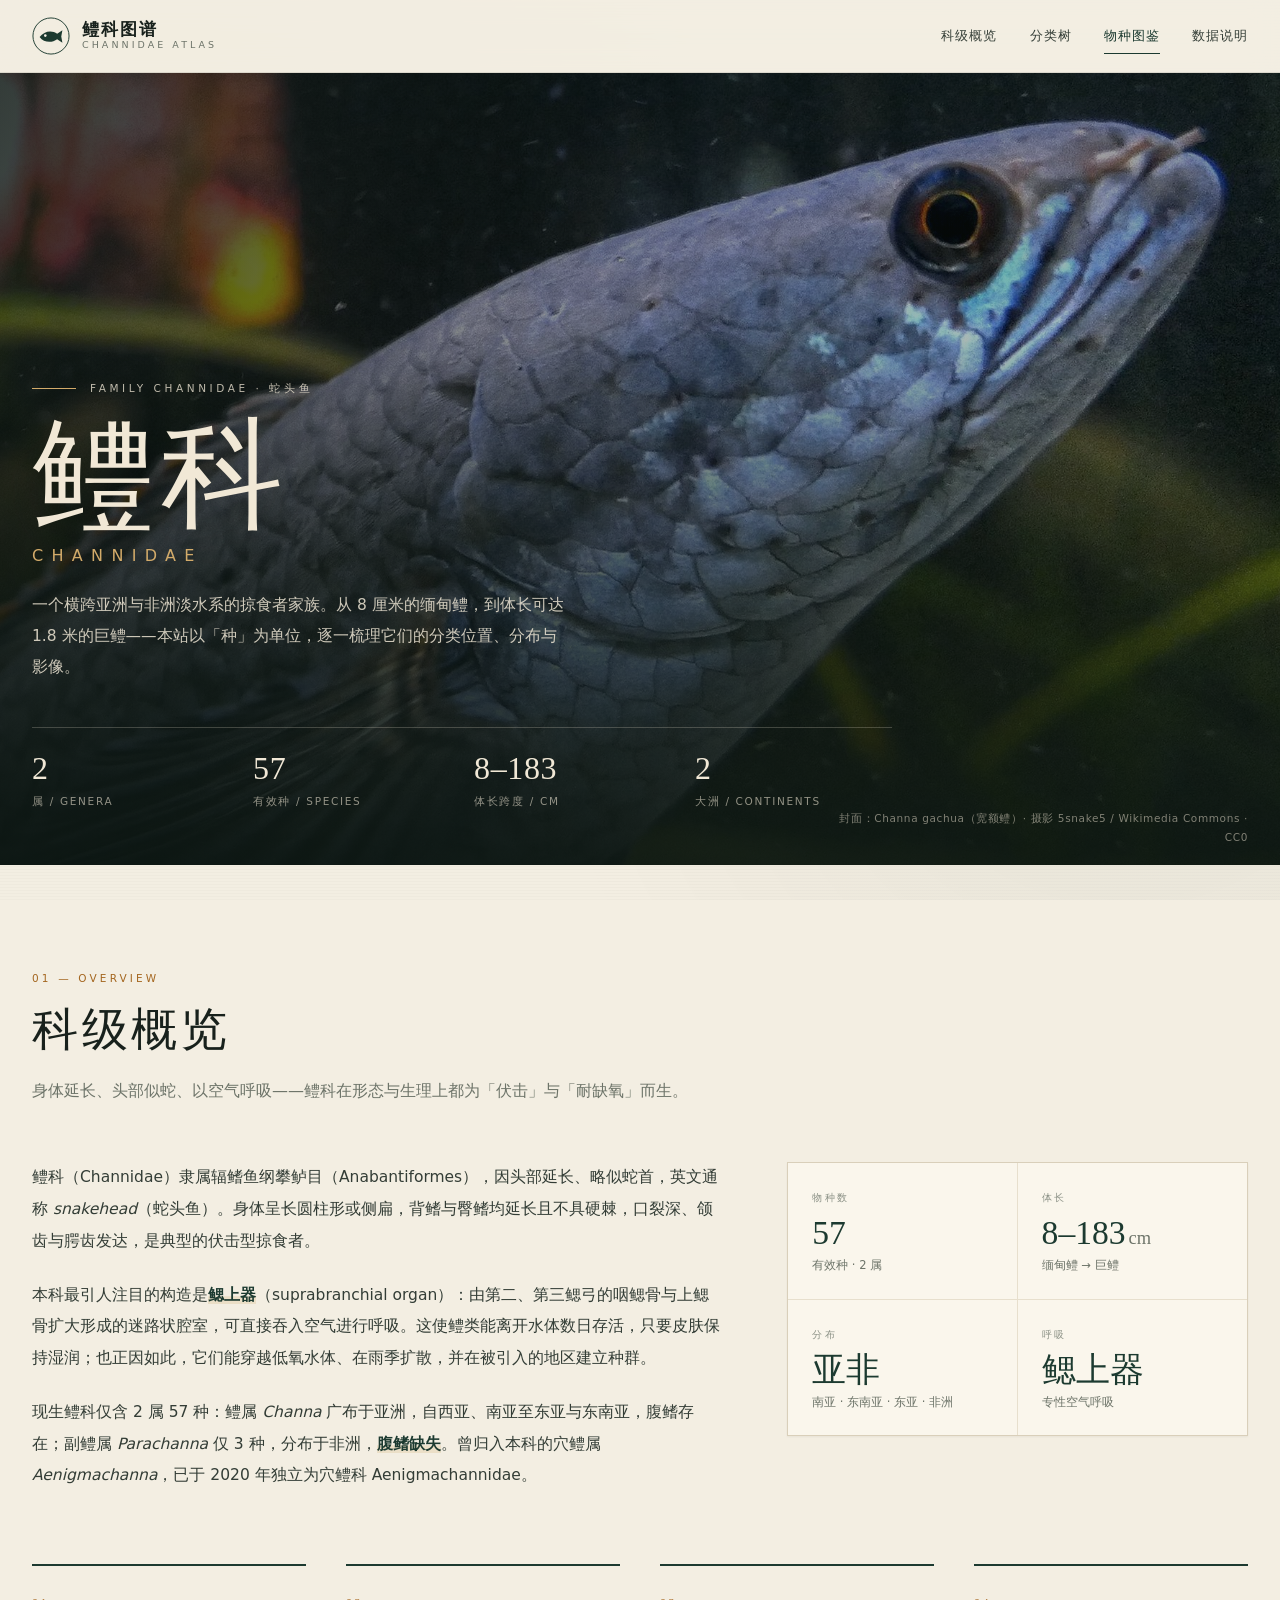
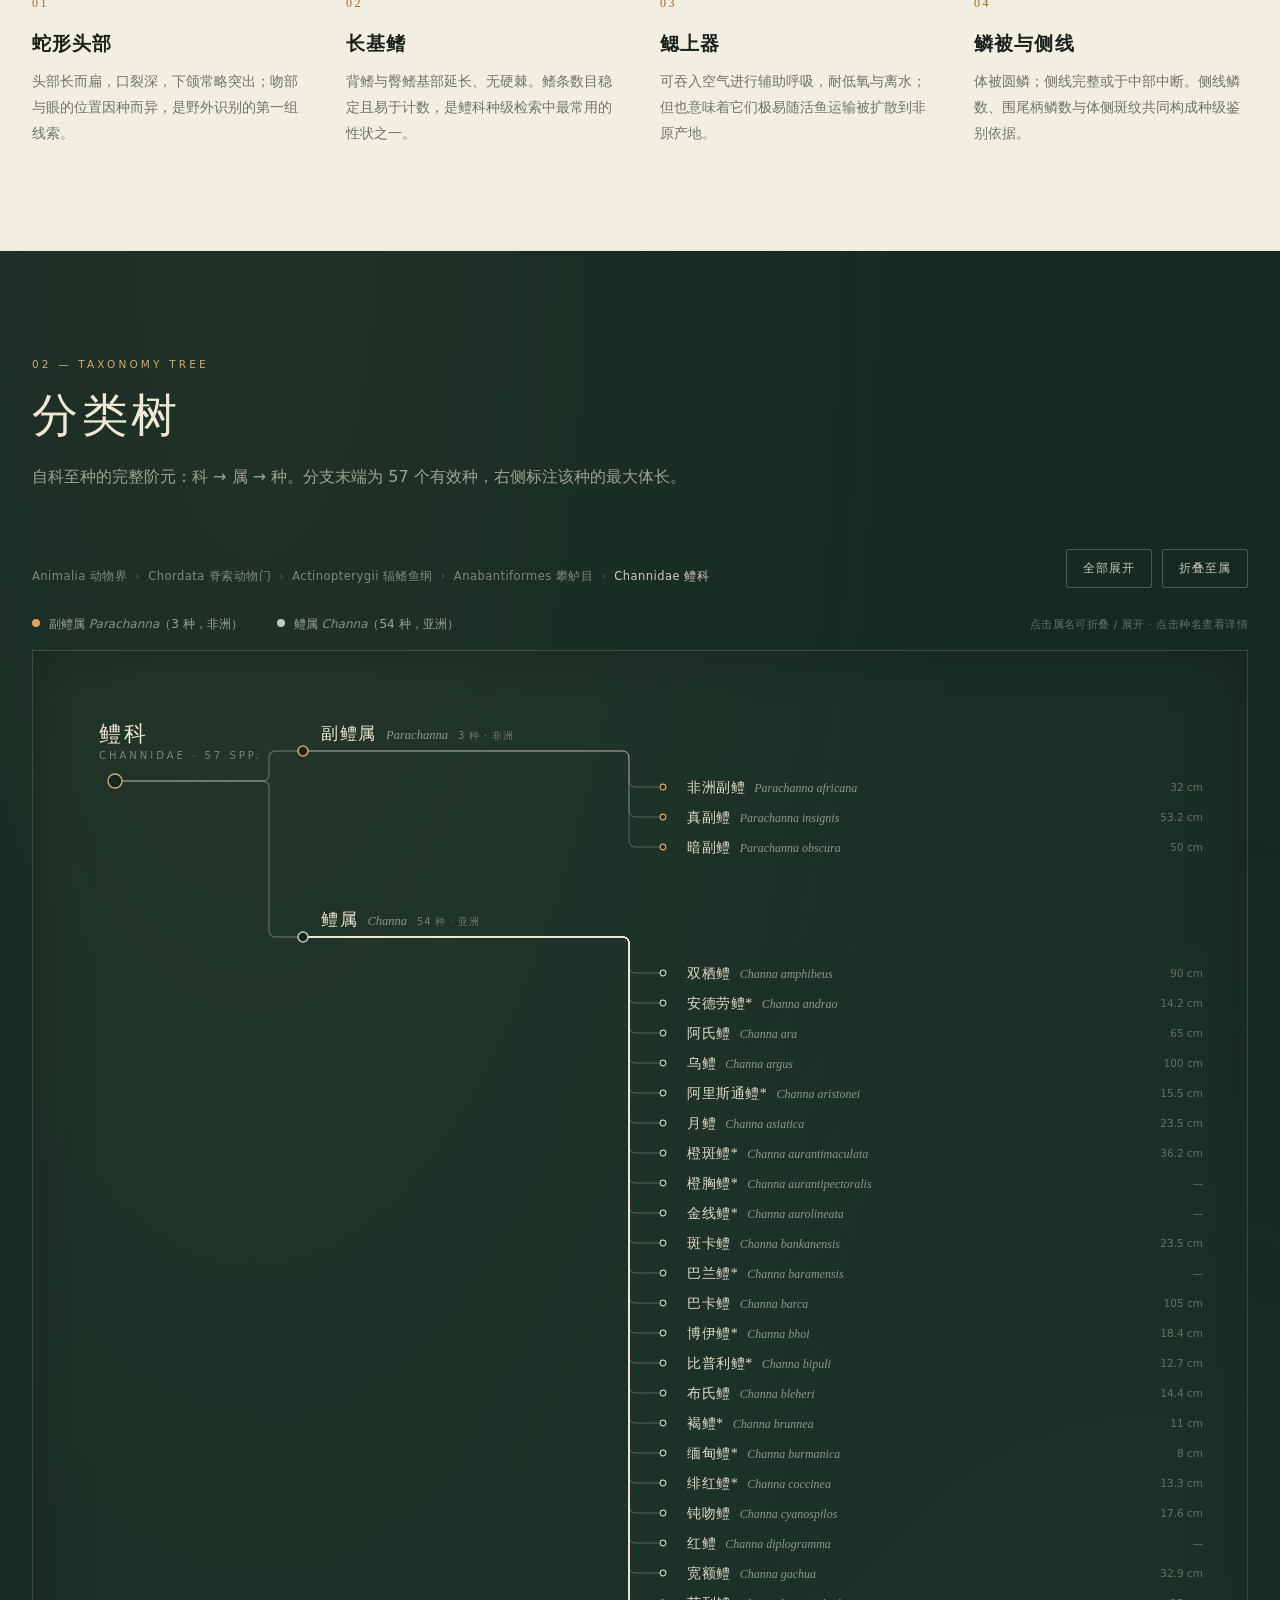
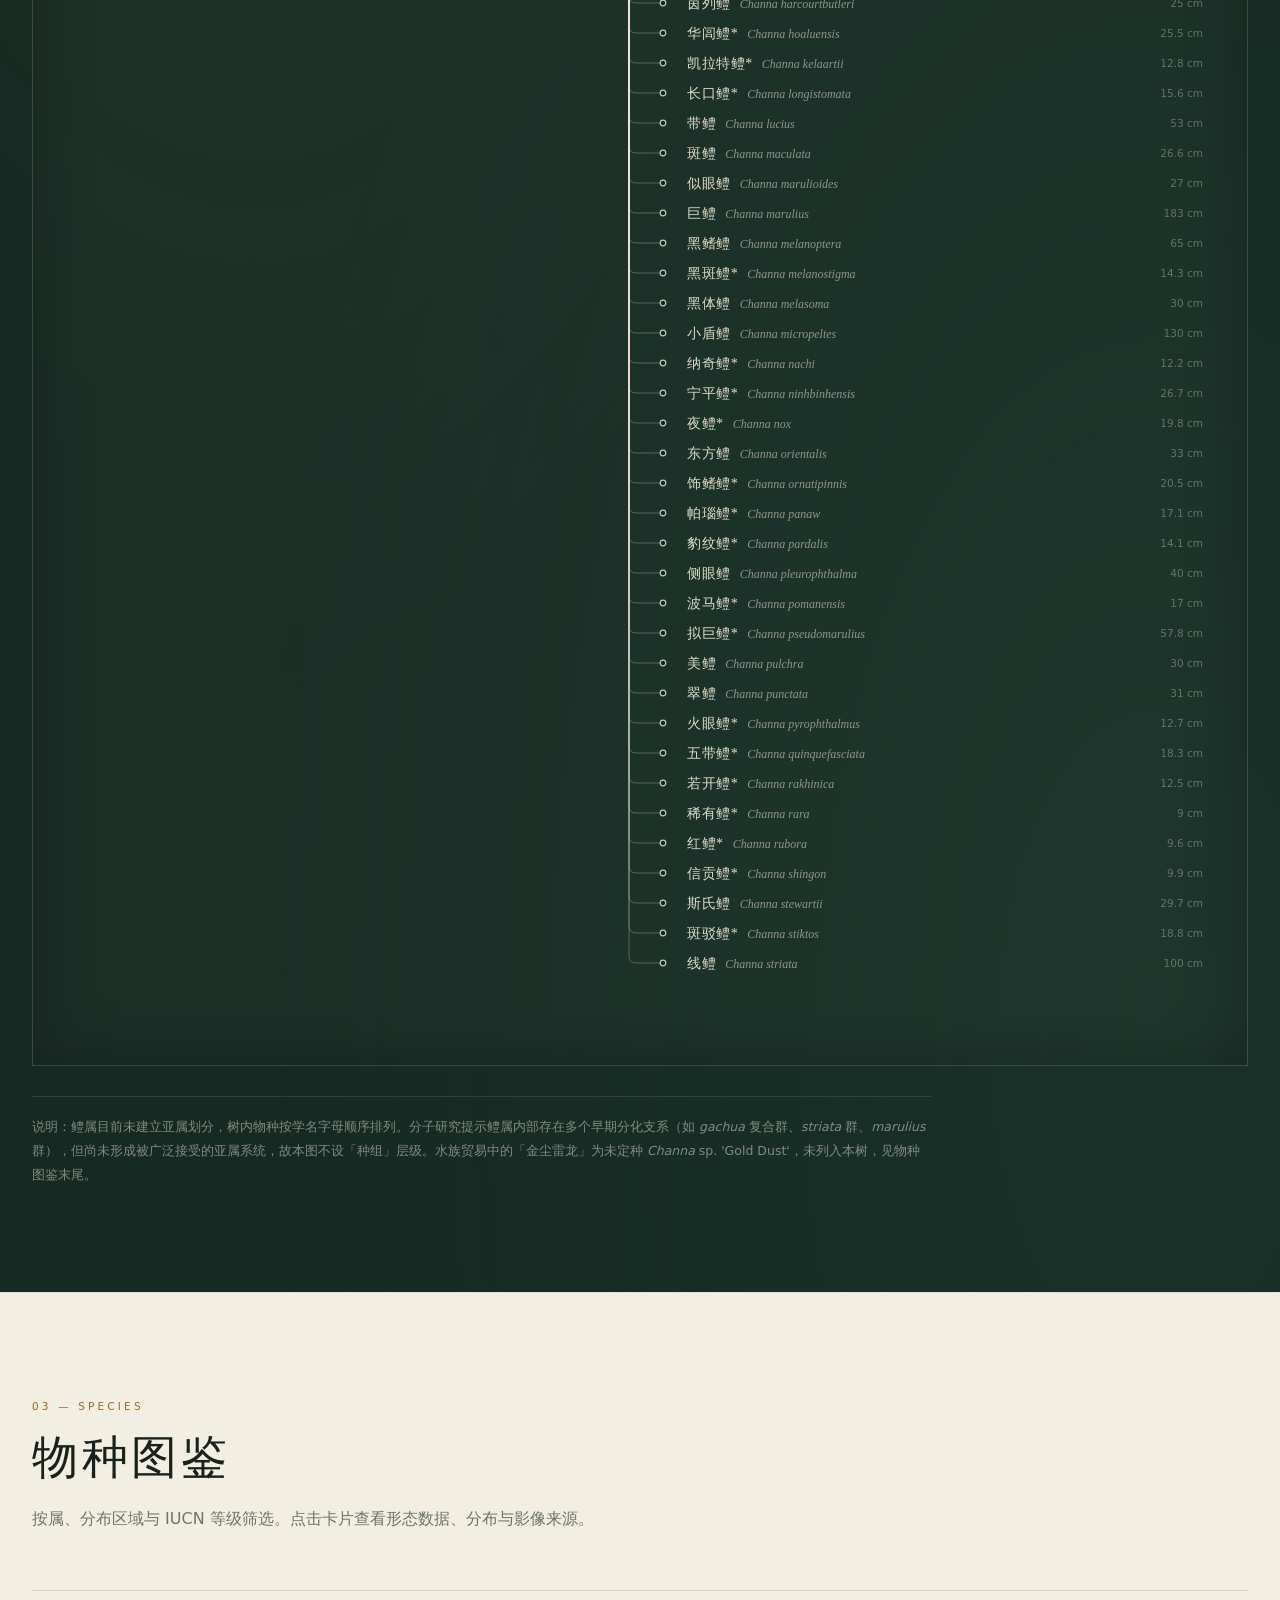
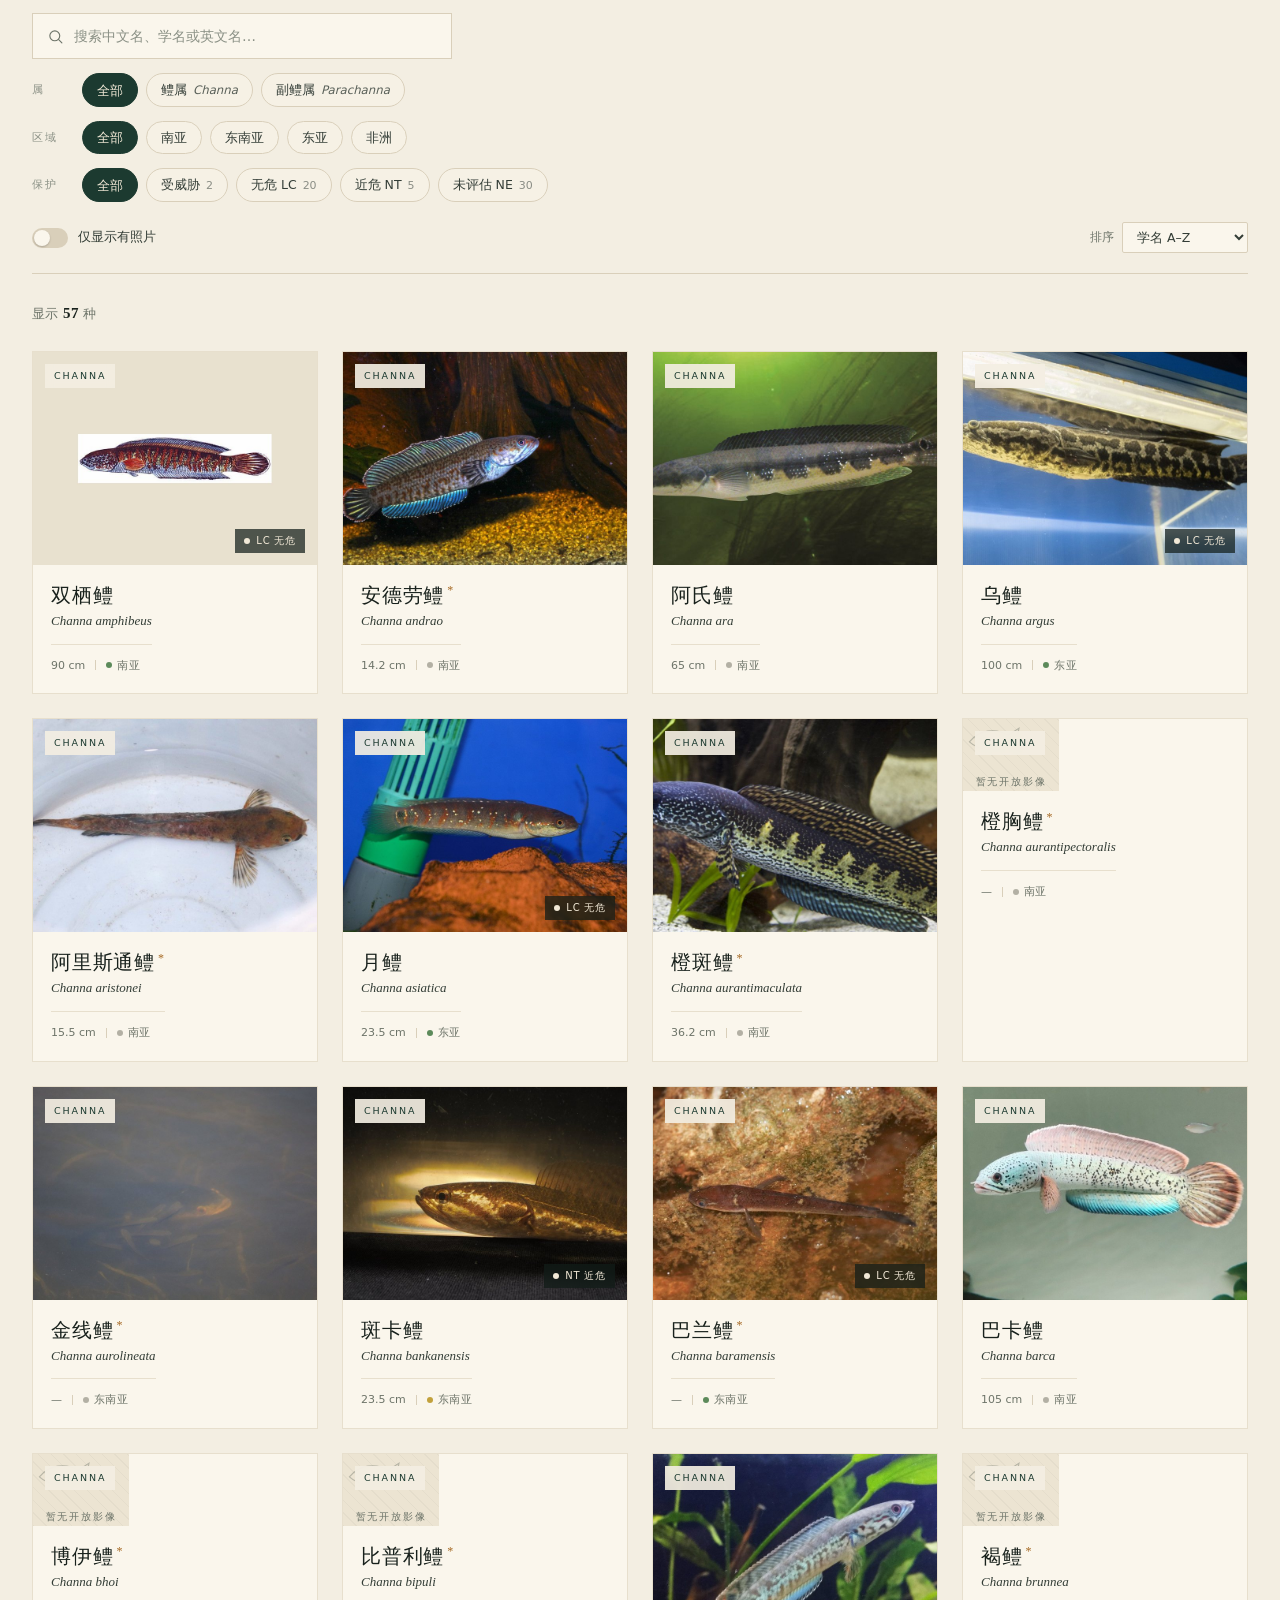
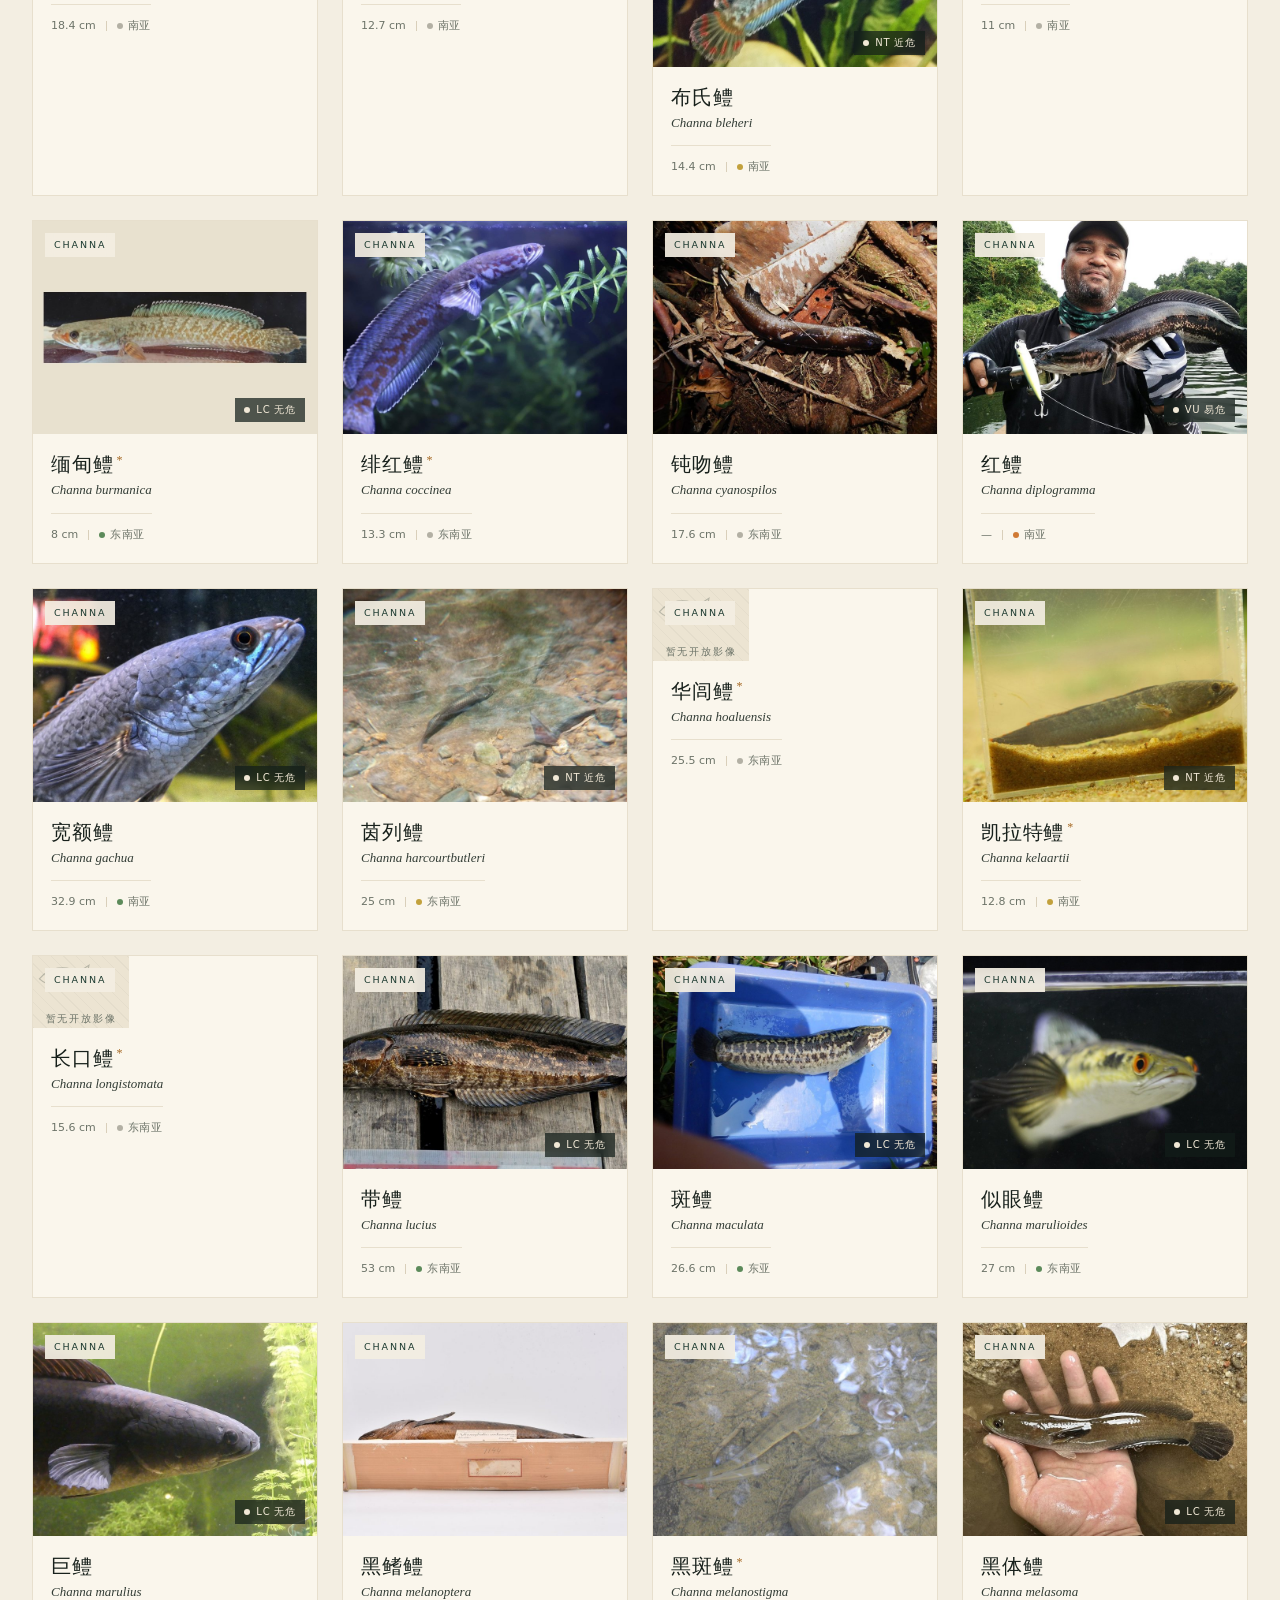
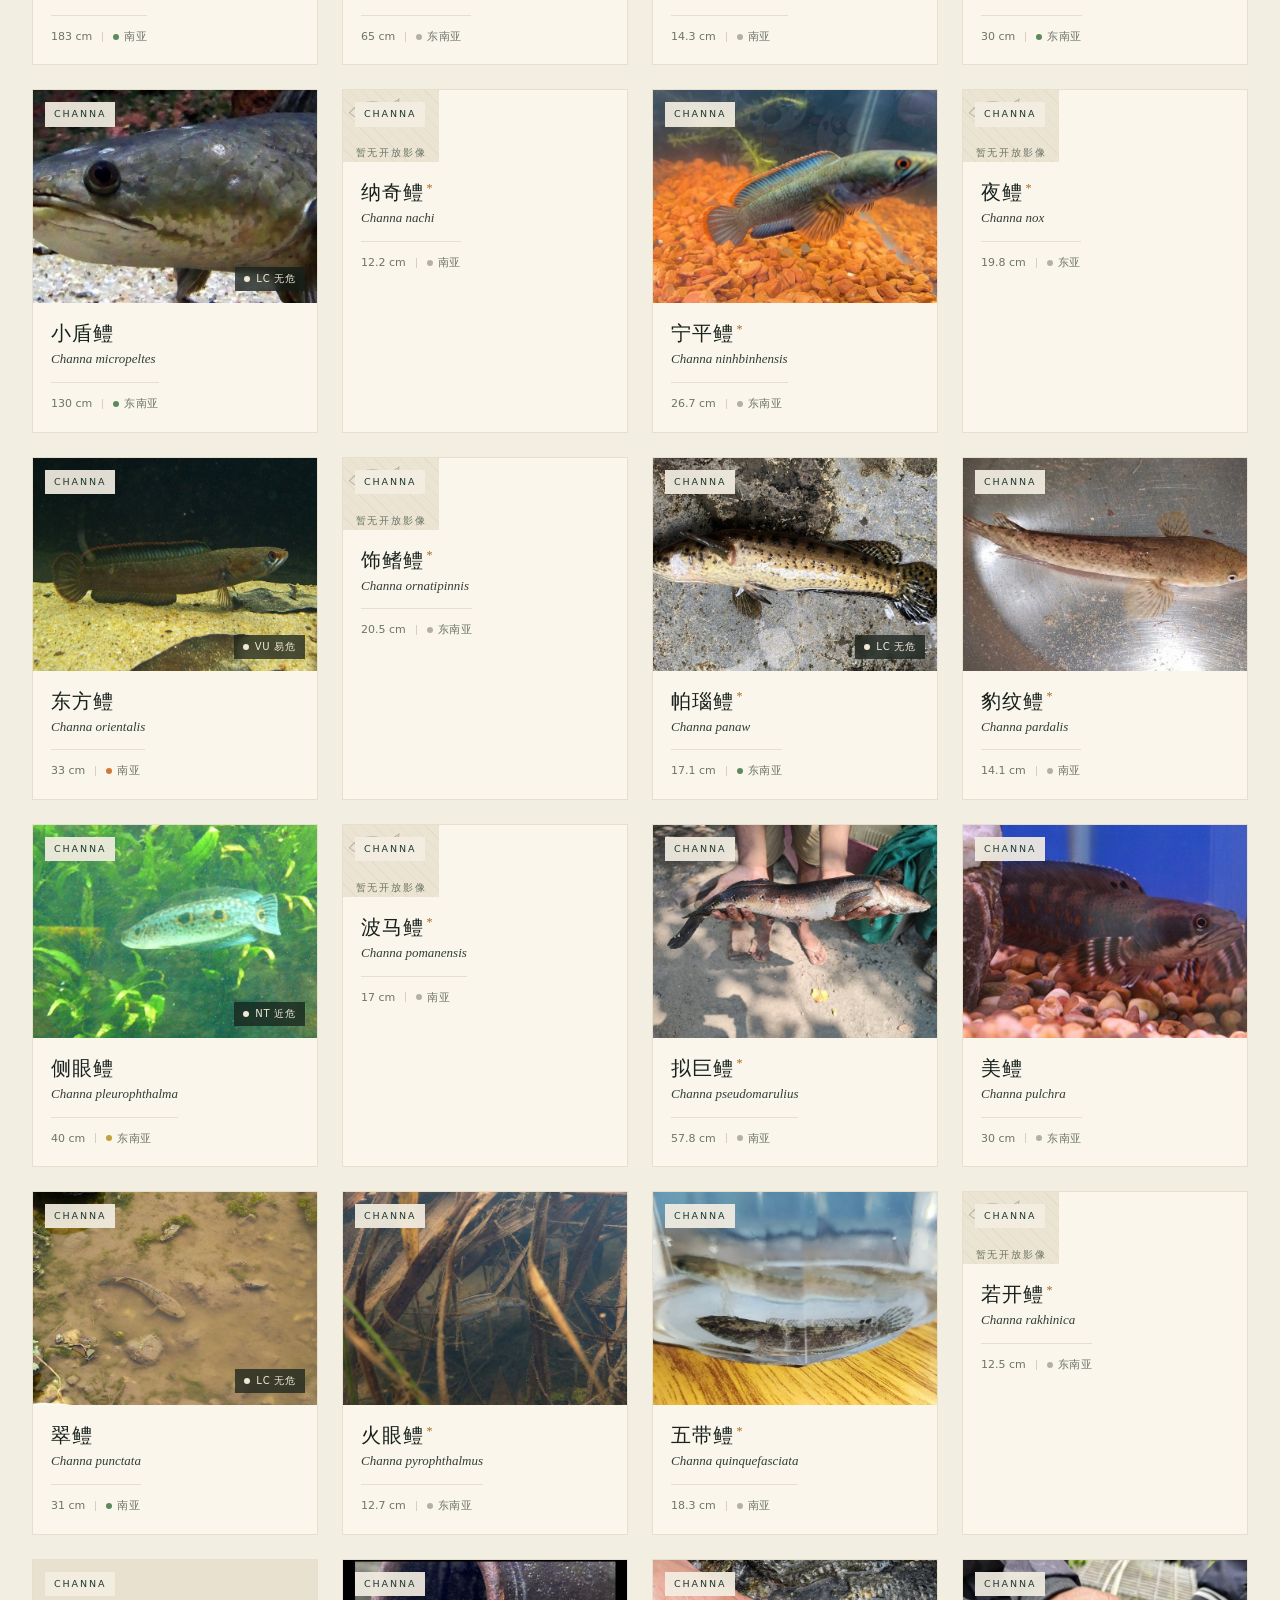
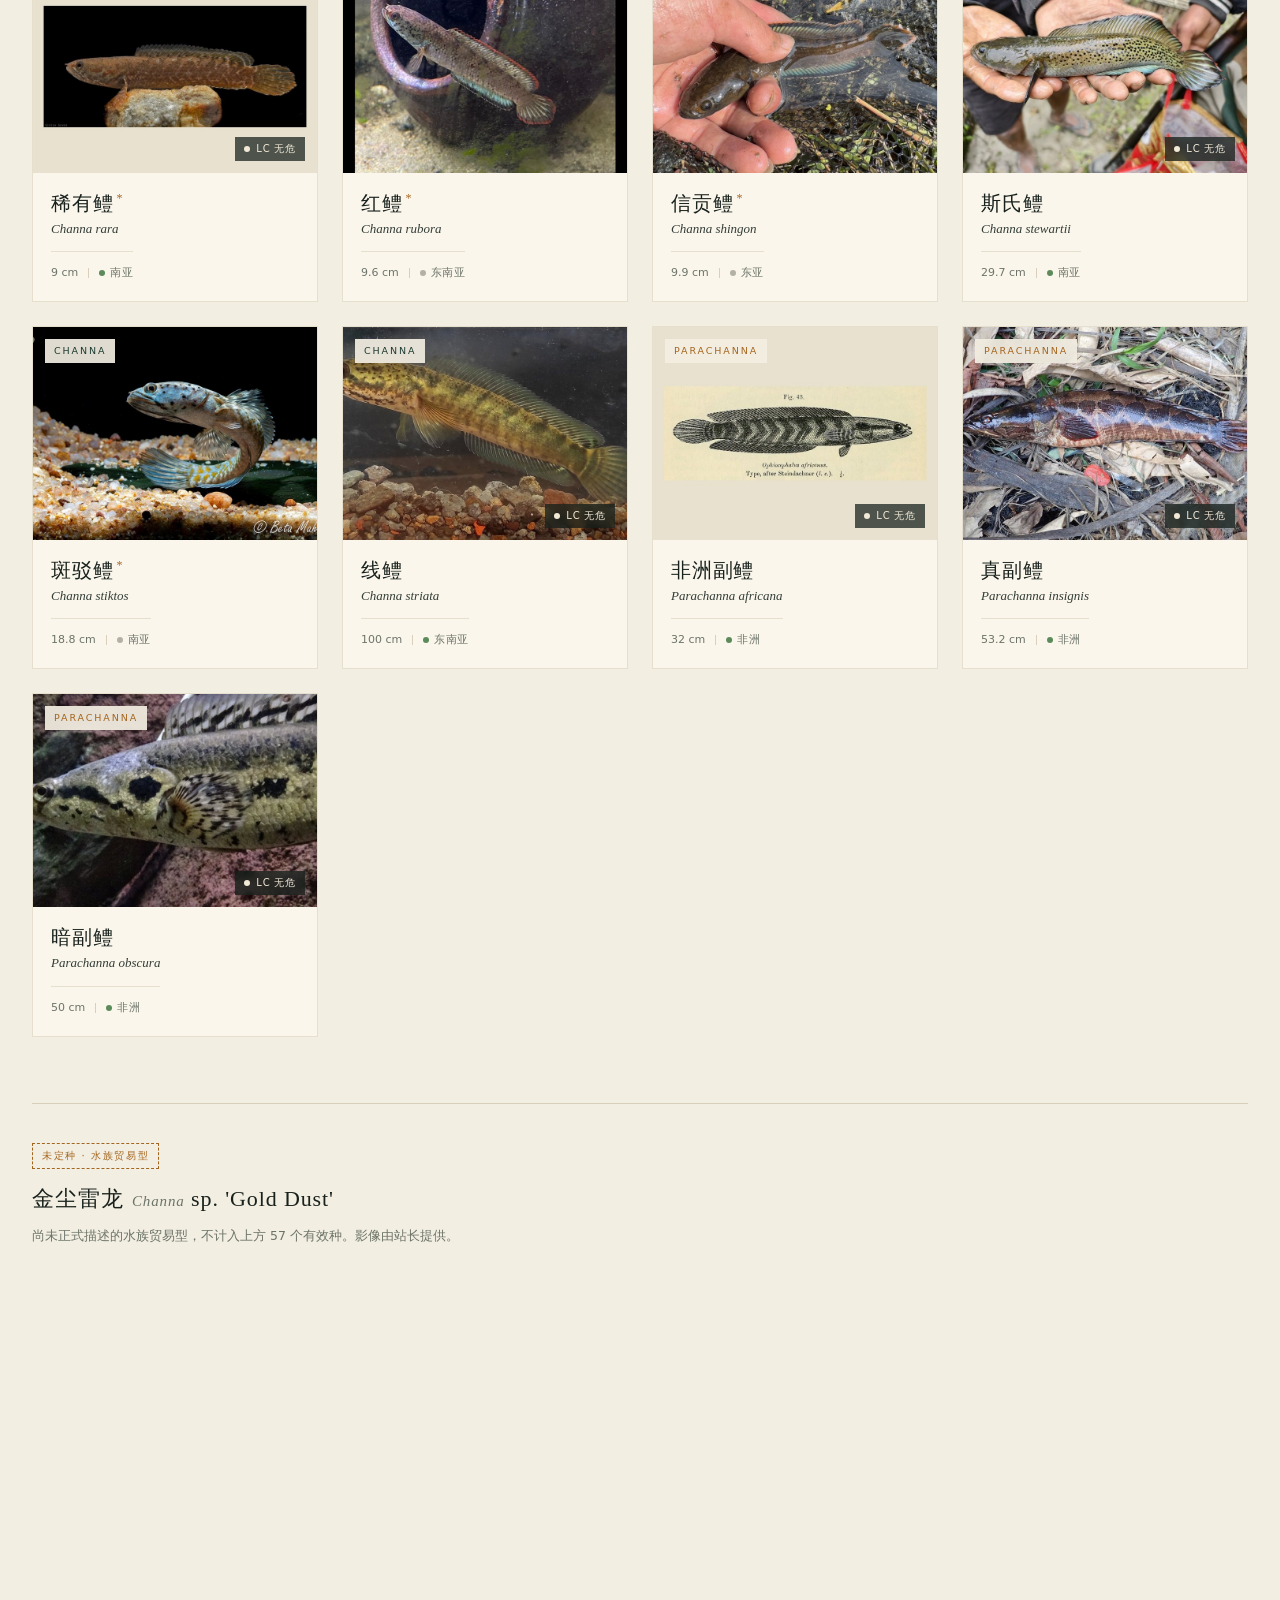
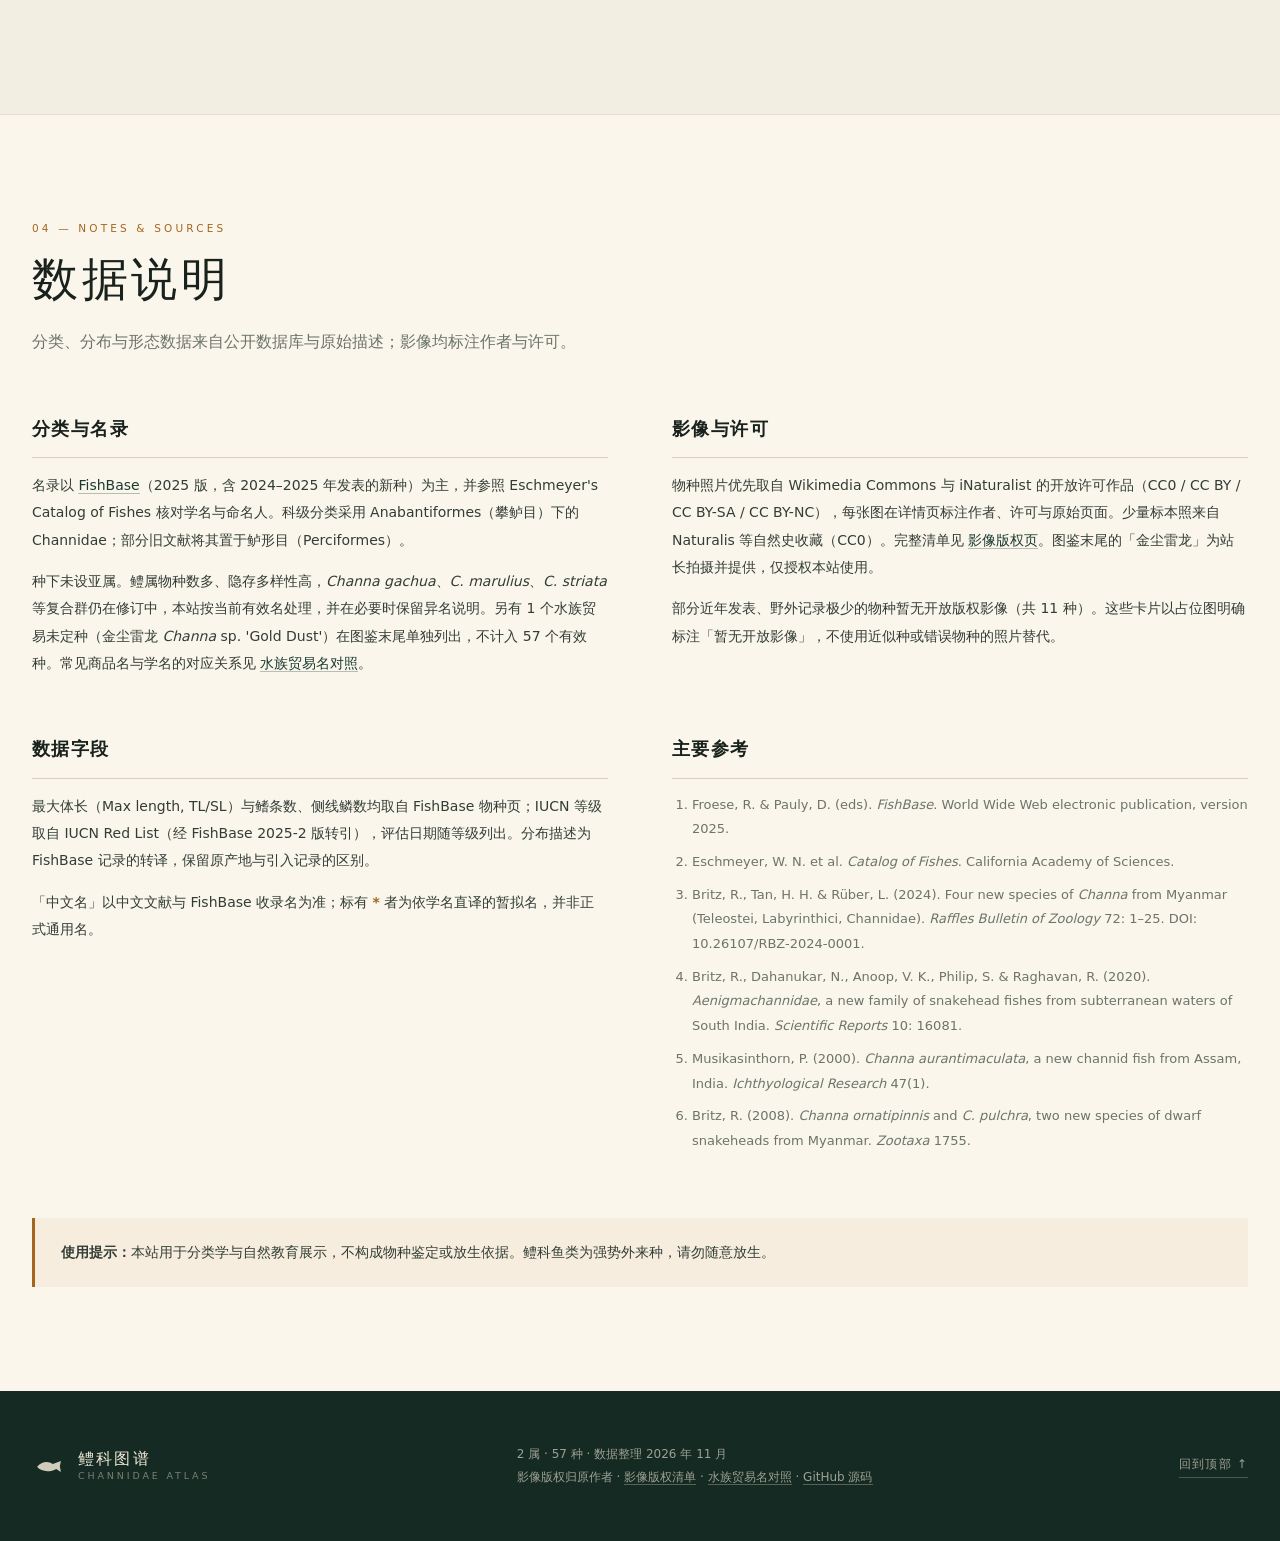
==== commit 6336fb78: "Footer: link to GitHub repository" ====
--- a/index.html
+++ b/index.html
@@ -279,7 +279,7 @@
       <svg viewBox="0 0 40 40" aria-hidden="true"><path d="M6 21c4.5-6.2 13-7.6 18.5-3.4L34 14l-1.2 6.4L34 27l-5.5-3.6C22 27.5 10.5 27.2 6 21z" fill="currentColor"/></svg>
       <div><strong>鳢科图谱</strong><span>Channidae Atlas</span></div>
     </div>
-    <p class="footer-note">2 属 · 57 种 · 数据整理 2026 年 11 月<br>影像版权归原作者 · <a href="credits.html">影像版权清单</a> · <a href="trade-names.html">水族贸易名对照</a></p>
+    <p class="footer-note">2 属 · 57 种 · 数据整理 2026 年 11 月<br>影像版权归原作者 · <a href="credits.html">影像版权清单</a> · <a href="trade-names.html">水族贸易名对照</a> · <a href="https://github.com/ninefifteen2/channidae-atlas" target="_blank" rel="noopener">GitHub 源码</a></p>
     <a class="footer-top" href="#top">回到顶部 ↑</a>
   </div>
 </footer>
